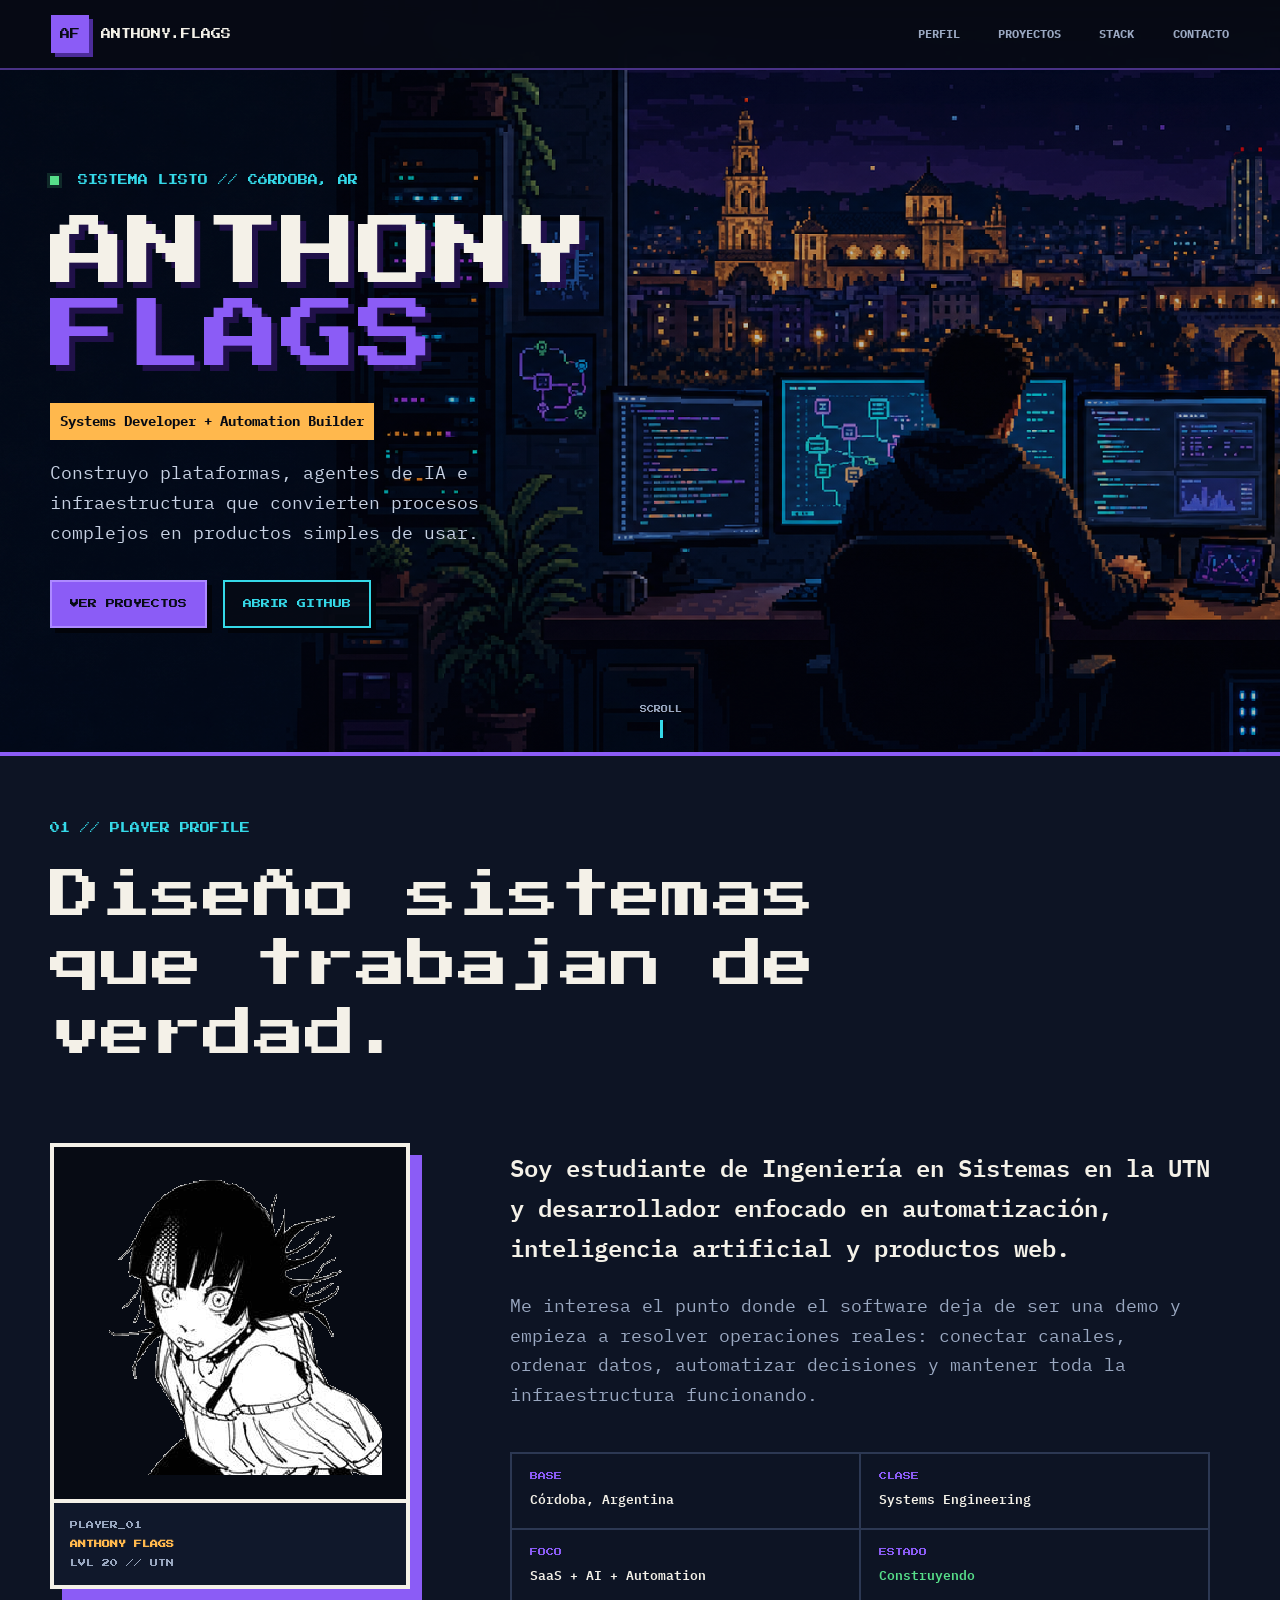
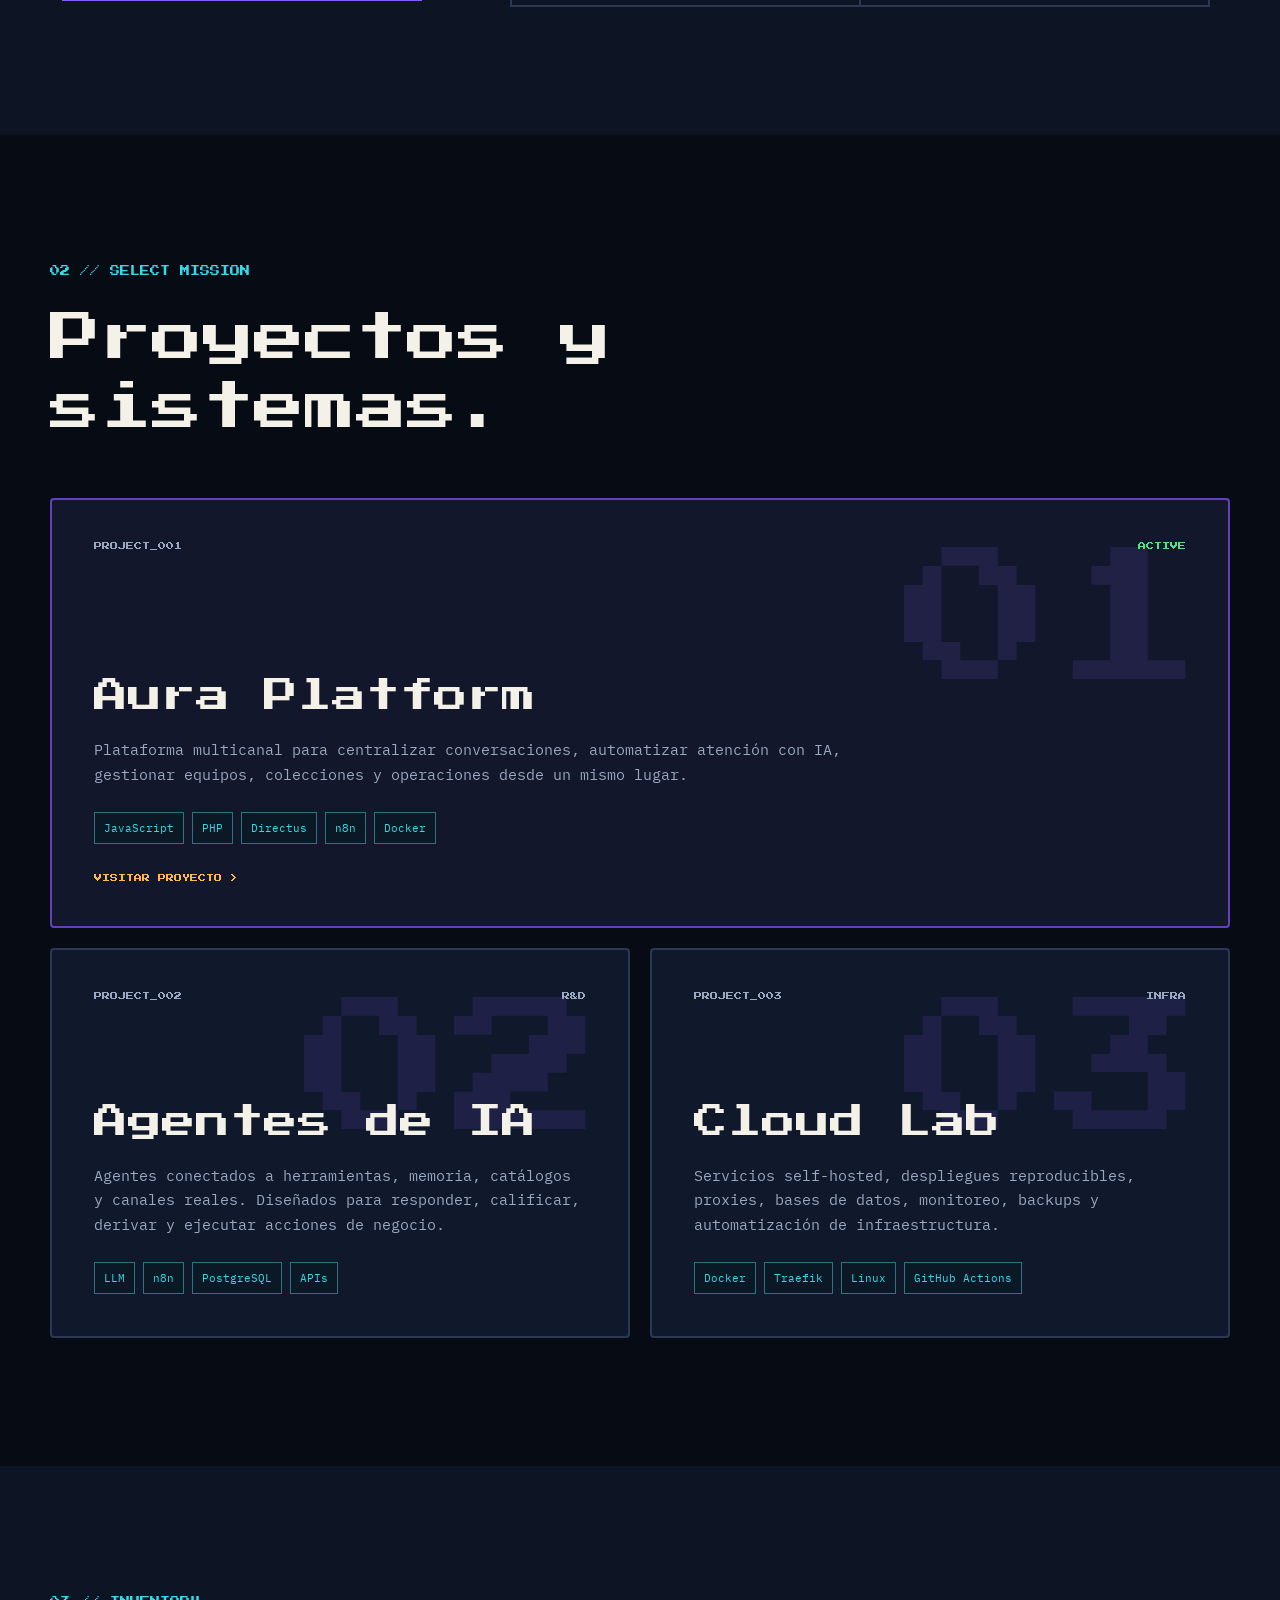
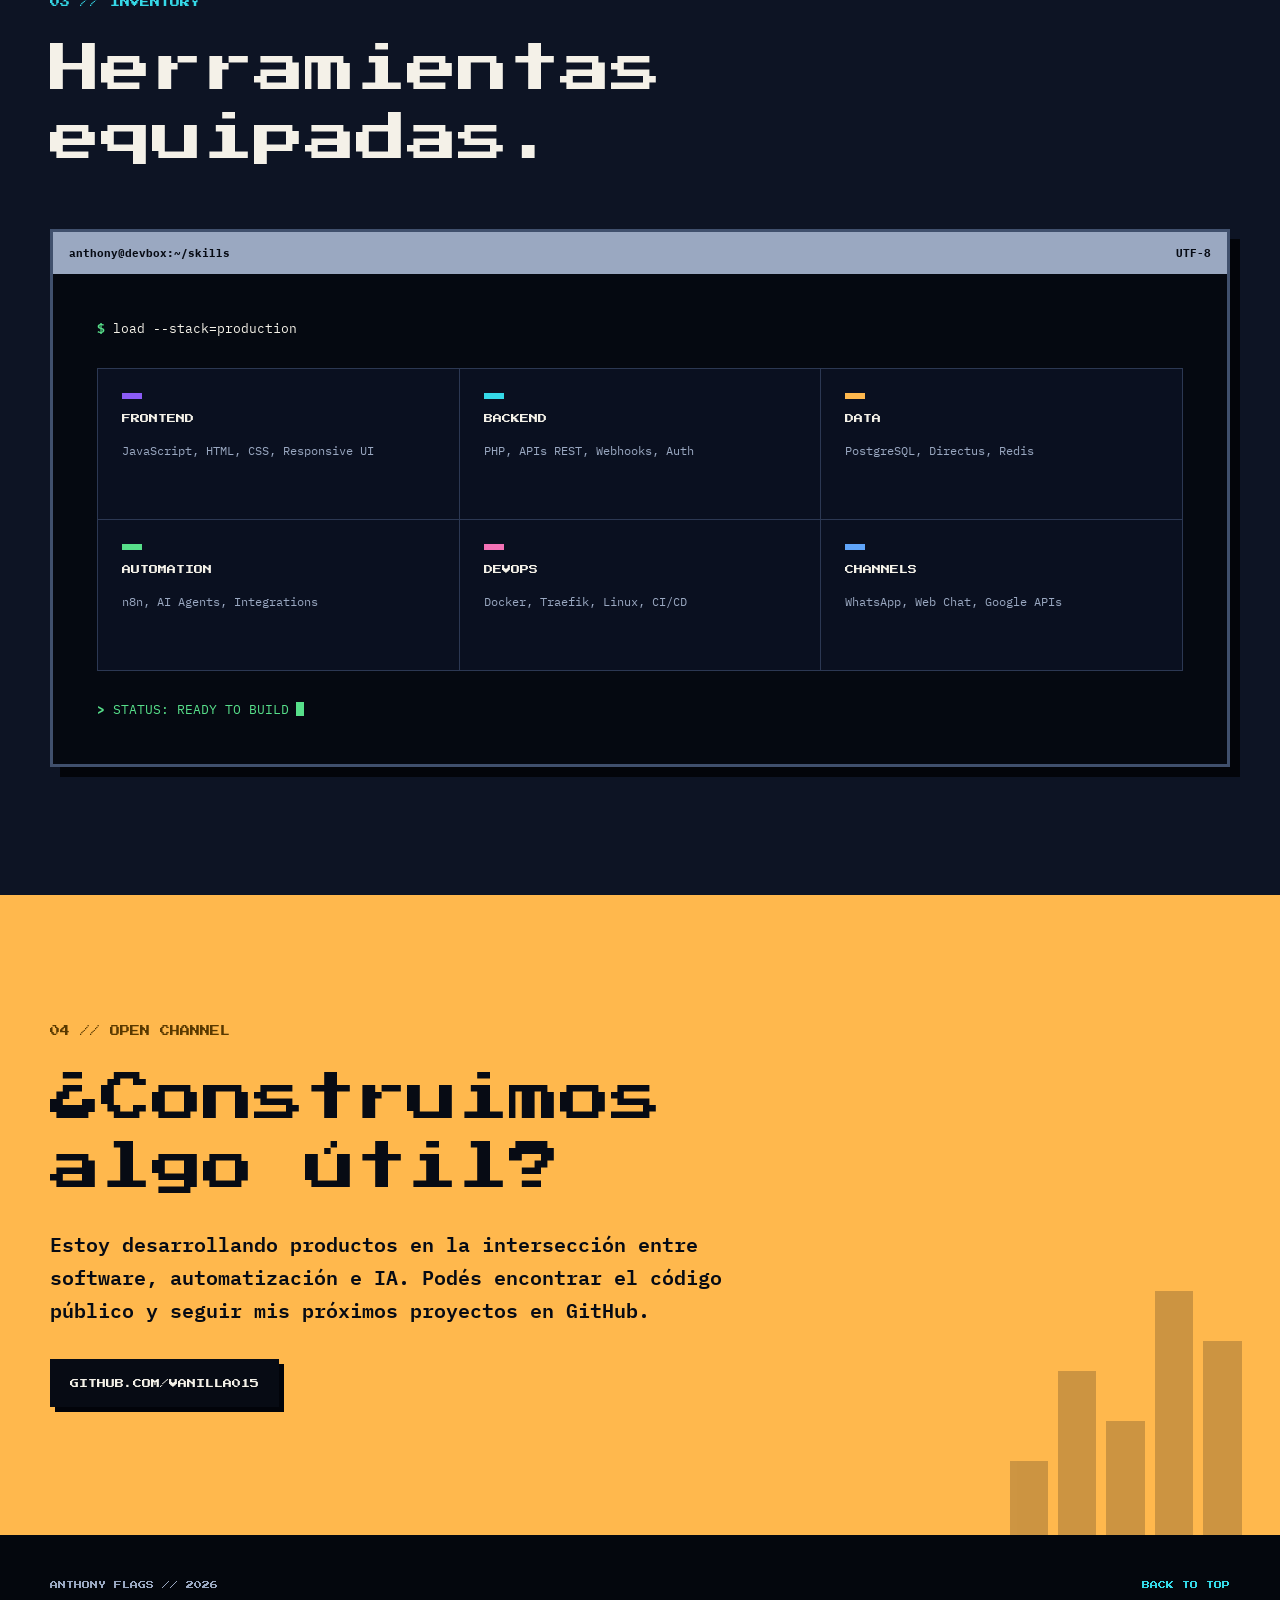
==== index.html @ 16fce842 "feat: launch 8-bit developer portfolio" ====
<!doctype html>
<html lang="es">
<head>
  <meta charset="utf-8">
  <meta name="viewport" content="width=device-width, initial-scale=1">
  <meta name="theme-color" content="#0a1020">
  <meta name="description" content="Portfolio de Anthony Flags, estudiante de Ingeniería en Sistemas y desarrollador de automatizaciones, agentes de IA y plataformas SaaS.">
  <meta property="og:title" content="Anthony Flags | Developer">
  <meta property="og:description" content="Automatización, IA e infraestructura para productos que resuelven problemas reales.">
  <meta property="og:image" content="https://vanilla015.github.io/assets/hero-pixel.png">
  <meta property="og:type" content="website">
  <meta property="og:url" content="https://vanilla015.github.io/">
  <title>Anthony Flags | Systems Developer</title>
  <link rel="icon" href="assets/avatar.png" type="image/png">
  <link rel="preconnect" href="https://fonts.googleapis.com">
  <link rel="preconnect" href="https://fonts.gstatic.com" crossorigin>
  <link href="https://fonts.googleapis.com/css2?family=IBM+Plex+Mono:wght@400;500;600;700&family=Press+Start+2P&display=swap" rel="stylesheet">
  <link rel="stylesheet" href="styles.css">
</head>
<body>
  <a class="skip-link" href="#contenido">Saltar al contenido</a>

  <header class="site-header" id="top">
    <a class="brand" href="#top" aria-label="Ir al inicio">
      <span class="brand-mark" aria-hidden="true">AF</span>
      <span>ANTHONY.FLAGS</span>
    </a>

    <button class="menu-button" id="menu-button" type="button" aria-controls="site-nav" aria-expanded="false">
      <span class="menu-pixels" aria-hidden="true"></span>
      <span class="sr-only">Abrir menú</span>
    </button>

    <nav class="site-nav" id="site-nav" aria-label="Navegación principal">
      <a href="#perfil">Perfil</a>
      <a href="#proyectos">Proyectos</a>
      <a href="#stack">Stack</a>
      <a href="#contacto">Contacto</a>
    </nav>
  </header>

  <main id="contenido">
    <section class="hero" aria-labelledby="hero-title">
      <img class="hero-image" src="assets/hero-pixel.png" alt="Estación de desarrollo pixel art frente a la ciudad de Córdoba" fetchpriority="high">
      <div class="hero-shade" aria-hidden="true"></div>
      <div class="hero-content">
        <p class="system-line"><span class="status-dot"></span> SISTEMA LISTO // CÓRDOBA, AR</p>
        <h1 id="hero-title">Anthony<br><span>Flags</span></h1>
        <p class="hero-role">Systems Developer + Automation Builder</p>
        <p class="hero-copy">Construyo plataformas, agentes de IA e infraestructura que convierten procesos complejos en productos simples de usar.</p>
        <div class="hero-actions">
          <a class="pixel-button primary" href="#proyectos">Ver proyectos</a>
          <a class="pixel-button secondary" href="https://github.com/vanilla015" target="_blank" rel="noopener">Abrir GitHub</a>
        </div>
      </div>
      <a class="scroll-cue" href="#perfil" aria-label="Continuar al perfil">
        <span>SCROLL</span>
        <i aria-hidden="true"></i>
      </a>
    </section>

    <section class="section profile-section" id="perfil">
      <div class="section-heading">
        <p class="section-index">01 // PLAYER PROFILE</p>
        <h2>Diseño sistemas que trabajan de verdad.</h2>
      </div>

      <div class="profile-layout">
        <div class="avatar-frame reveal">
          <div class="avatar-screen">
            <img src="assets/avatar.png" alt="Avatar de GitHub de Anthony Flags" loading="lazy">
          </div>
          <div class="avatar-data">
            <span>PLAYER_01</span>
            <strong>ANTHONY FLAGS</strong>
            <span>LVL 20 // UTN</span>
          </div>
        </div>

        <div class="profile-copy reveal">
          <p class="lead">Soy estudiante de Ingeniería en Sistemas en la UTN y desarrollador enfocado en automatización, inteligencia artificial y productos web.</p>
          <p>Me interesa el punto donde el software deja de ser una demo y empieza a resolver operaciones reales: conectar canales, ordenar datos, automatizar decisiones y mantener toda la infraestructura funcionando.</p>
          <dl class="stats" aria-label="Datos de perfil">
            <div><dt>BASE</dt><dd>Córdoba, Argentina</dd></div>
            <div><dt>CLASE</dt><dd>Systems Engineering</dd></div>
            <div><dt>FOCO</dt><dd>SaaS + AI + Automation</dd></div>
            <div><dt>ESTADO</dt><dd class="online">Construyendo</dd></div>
          </dl>
        </div>
      </div>
    </section>

    <section class="section projects-section" id="proyectos">
      <div class="section-heading reveal">
        <p class="section-index">02 // SELECT MISSION</p>
        <h2>Proyectos y sistemas.</h2>
      </div>

      <div class="project-grid">
        <article class="project-card featured reveal">
          <div class="project-topline"><span>PROJECT_001</span><span class="live-label">ACTIVE</span></div>
          <div class="project-number" aria-hidden="true">01</div>
          <h3>Aura Platform</h3>
          <p>Plataforma multicanal para centralizar conversaciones, automatizar atención con IA, gestionar equipos, colecciones y operaciones desde un mismo lugar.</p>
          <ul class="tag-list" aria-label="Tecnologías de Aura Platform">
            <li>JavaScript</li><li>PHP</li><li>Directus</li><li>n8n</li><li>Docker</li>
          </ul>
          <a class="project-link" href="https://automationsaura.com" target="_blank" rel="noopener">VISITAR PROYECTO <span aria-hidden="true">&gt;</span></a>
        </article>

        <article class="project-card reveal">
          <div class="project-topline"><span>PROJECT_002</span><span>R&amp;D</span></div>
          <div class="project-number" aria-hidden="true">02</div>
          <h3>Agentes de IA</h3>
          <p>Agentes conectados a herramientas, memoria, catálogos y canales reales. Diseñados para responder, calificar, derivar y ejecutar acciones de negocio.</p>
          <ul class="tag-list" aria-label="Tecnologías de agentes IA">
            <li>LLM</li><li>n8n</li><li>PostgreSQL</li><li>APIs</li>
          </ul>
        </article>

        <article class="project-card reveal">
          <div class="project-topline"><span>PROJECT_003</span><span>INFRA</span></div>
          <div class="project-number" aria-hidden="true">03</div>
          <h3>Cloud Lab</h3>
          <p>Servicios self-hosted, despliegues reproducibles, proxies, bases de datos, monitoreo, backups y automatización de infraestructura.</p>
          <ul class="tag-list" aria-label="Tecnologías de infraestructura">
            <li>Docker</li><li>Traefik</li><li>Linux</li><li>GitHub Actions</li>
          </ul>
        </article>
      </div>
    </section>

    <section class="section stack-section" id="stack">
      <div class="section-heading reveal">
        <p class="section-index">03 // INVENTORY</p>
        <h2>Herramientas equipadas.</h2>
      </div>

      <div class="terminal reveal" role="region" aria-label="Stack tecnológico">
        <div class="terminal-bar">
          <span>anthony@devbox:~/skills</span>
          <span>UTF-8</span>
        </div>
        <div class="terminal-body">
          <p><span class="prompt">$</span> load --stack=production</p>
          <div class="skill-grid">
            <div><span class="skill-color violet"></span><strong>FRONTEND</strong><p>JavaScript, HTML, CSS, Responsive UI</p></div>
            <div><span class="skill-color cyan"></span><strong>BACKEND</strong><p>PHP, APIs REST, Webhooks, Auth</p></div>
            <div><span class="skill-color amber"></span><strong>DATA</strong><p>PostgreSQL, Directus, Redis</p></div>
            <div><span class="skill-color green"></span><strong>AUTOMATION</strong><p>n8n, AI Agents, Integrations</p></div>
            <div><span class="skill-color pink"></span><strong>DEVOPS</strong><p>Docker, Traefik, Linux, CI/CD</p></div>
            <div><span class="skill-color blue"></span><strong>CHANNELS</strong><p>WhatsApp, Web Chat, Google APIs</p></div>
          </div>
          <p class="terminal-ready"><span class="prompt">&gt;</span> STATUS: READY TO BUILD<span class="cursor" aria-hidden="true"></span></p>
        </div>
      </div>
    </section>

    <section class="section contact-section" id="contacto">
      <div class="contact-inner reveal">
        <p class="section-index">04 // OPEN CHANNEL</p>
        <h2>¿Construimos algo útil?</h2>
        <p>Estoy desarrollando productos en la intersección entre software, automatización e IA. Podés encontrar el código público y seguir mis próximos proyectos en GitHub.</p>
        <a class="pixel-button primary" href="https://github.com/vanilla015" target="_blank" rel="noopener">github.com/vanilla015</a>
      </div>
      <div class="contact-decoration" aria-hidden="true">
        <span></span><span></span><span></span><span></span><span></span>
      </div>
    </section>
  </main>

  <footer>
    <p>ANTHONY FLAGS // <span id="year">2026</span></p>
    <a href="#top">BACK TO TOP</a>
  </footer>

  <script src="script.js"></script>
</body>
</html>
---- styles.css ----
:root {
  --ink: #070b14;
  --night: #0a1020;
  --panel: #10182b;
  --panel-2: #151f35;
  --line: #2c3853;
  --paper: #f4f1e8;
  --muted: #9aa8c1;
  --violet: #8b5cf6;
  --cyan: #35d9e8;
  --amber: #ffb84d;
  --green: #57df8a;
  --pink: #f472b6;
  --blue: #60a5fa;
  --display: "Press Start 2P", monospace;
  --mono: "IBM Plex Mono", monospace;
}

* { box-sizing: border-box; }
html { scroll-behavior: smooth; background: var(--ink); }
body {
  margin: 0;
  min-width: 320px;
  color: var(--paper);
  background: var(--ink);
  font-family: var(--mono);
  line-height: 1.65;
  overflow-x: hidden;
}

a { color: inherit; }
img { display: block; max-width: 100%; }
button, a { -webkit-tap-highlight-color: transparent; }

.skip-link {
  position: fixed;
  z-index: 200;
  left: 16px;
  top: -80px;
  background: var(--paper);
  color: var(--ink);
  padding: 12px 16px;
  font-weight: 700;
}
.skip-link:focus { top: 16px; }
.sr-only {
  position: absolute;
  width: 1px;
  height: 1px;
  padding: 0;
  margin: -1px;
  overflow: hidden;
  clip: rect(0, 0, 0, 0);
  white-space: nowrap;
  border: 0;
}

.site-header {
  position: fixed;
  z-index: 50;
  inset: 0 0 auto;
  min-height: 70px;
  display: flex;
  align-items: center;
  justify-content: space-between;
  padding: 12px clamp(18px, 4vw, 64px);
  background: rgba(7, 11, 20, .9);
  border-bottom: 2px solid rgba(139, 92, 246, .5);
  backdrop-filter: blur(12px);
}

.brand {
  display: flex;
  align-items: center;
  gap: 12px;
  text-decoration: none;
  font: 400 10px/1 var(--display);
}
.brand-mark {
  width: 38px;
  height: 38px;
  display: grid;
  place-items: center;
  color: var(--ink);
  background: var(--violet);
  box-shadow: 4px 4px 0 #4c2c9b;
}

.site-nav { display: flex; align-items: center; gap: clamp(18px, 3vw, 40px); }
.site-nav a {
  color: var(--muted);
  text-decoration: none;
  text-transform: uppercase;
  font-size: 12px;
  font-weight: 700;
}
.site-nav a:hover, .site-nav a:focus-visible { color: var(--cyan); }
.menu-button { display: none; }

.hero {
  position: relative;
  min-height: min(84vh, 840px);
  display: flex;
  align-items: center;
  isolation: isolate;
  overflow: hidden;
  border-bottom: 4px solid var(--violet);
}
.hero-image {
  position: absolute;
  inset: 0;
  z-index: -3;
  width: 100%;
  height: 100%;
  object-fit: cover;
  object-position: center;
  image-rendering: pixelated;
}
.hero-shade {
  position: absolute;
  inset: 0;
  z-index: -2;
  background: rgba(4, 8, 17, .28);
}
.hero-content {
  width: min(1180px, calc(100% - 36px));
  margin: 48px auto 0;
  padding-right: 54%;
}
.system-line, .section-index {
  margin: 0 0 24px;
  color: var(--cyan);
  font: 400 clamp(8px, 1vw, 10px)/1.7 var(--display);
  letter-spacing: 0;
}
.status-dot {
  display: inline-block;
  width: 9px;
  height: 9px;
  margin-right: 9px;
  background: var(--green);
  box-shadow: 0 0 0 3px rgba(87, 223, 138, .15);
  animation: pulse 1.5s steps(2, end) infinite;
}
.hero h1 {
  margin: 0;
  color: var(--paper);
  font: 400 clamp(44px, 6vw, 92px)/1.08 var(--display);
  text-transform: uppercase;
  text-shadow: 6px 6px 0 rgba(36, 18, 79, .9);
}
.hero h1 span { color: var(--violet); }
.hero-role {
  width: fit-content;
  margin: 24px 0 18px;
  padding: 7px 10px;
  color: var(--ink);
  background: var(--amber);
  font-size: clamp(11px, 1.2vw, 14px);
  font-weight: 700;
}
.hero-copy {
  max-width: 620px;
  color: #c7d1e3;
  font-size: clamp(15px, 1.5vw, 18px);
}
.hero-actions { display: flex; flex-wrap: wrap; gap: 16px; margin-top: 32px; }
.pixel-button {
  position: relative;
  min-height: 48px;
  display: inline-flex;
  align-items: center;
  justify-content: center;
  padding: 13px 18px;
  border: 2px solid currentColor;
  border-radius: 0;
  text-decoration: none;
  text-transform: uppercase;
  font: 400 9px/1.5 var(--display);
  box-shadow: 5px 5px 0 #02040a;
  transition: transform .12s steps(2, end), box-shadow .12s steps(2, end);
}
.pixel-button:hover, .pixel-button:focus-visible { transform: translate(3px, 3px); box-shadow: 2px 2px 0 #02040a; }
.pixel-button.primary { color: var(--ink); background: var(--violet); border-color: #ad8aff; }
.pixel-button.secondary { color: var(--cyan); background: rgba(7, 11, 20, .8); }
.scroll-cue {
  position: absolute;
  left: 50%;
  bottom: 14px;
  display: grid;
  justify-items: center;
  gap: 7px;
  color: var(--muted);
  text-decoration: none;
  font: 400 7px/1 var(--display);
}
.scroll-cue i { width: 3px; height: 18px; background: var(--cyan); animation: scroll 1.5s steps(4, end) infinite; }

.section { padding: clamp(80px, 10vw, 140px) max(18px, calc((100% - 1180px) / 2)); }
.section-heading { max-width: 860px; margin-bottom: 56px; }
.section-heading h2, .contact-inner h2 {
  margin: 0;
  max-width: 900px;
  font: 400 clamp(26px, 4vw, 52px)/1.35 var(--display);
}
.profile-section { padding-top: 64px; background: #0d1424; }
.profile-layout { display: grid; grid-template-columns: minmax(230px, 360px) 1fr; gap: clamp(40px, 8vw, 100px); align-items: center; }
.avatar-frame { border: 4px solid var(--paper); background: var(--panel); box-shadow: 12px 12px 0 var(--violet); }
.avatar-screen { aspect-ratio: 1; display: grid; place-items: center; padding: 24px; background: #070b14; overflow: hidden; }
.avatar-screen img { width: 100%; height: 100%; object-fit: contain; image-rendering: pixelated; }
.avatar-data { display: grid; gap: 7px; padding: 16px; border-top: 4px solid var(--paper); font: 400 8px/1.5 var(--display); }
.avatar-data span { color: var(--muted); }
.avatar-data strong { color: var(--amber); }
.profile-copy { max-width: 700px; }
.profile-copy > p { color: var(--muted); font-size: clamp(15px, 1.5vw, 18px); }
.profile-copy .lead { color: var(--paper); font-size: clamp(18px, 2vw, 24px); font-weight: 600; }
.stats { display: grid; grid-template-columns: repeat(2, 1fr); margin: 42px 0 0; border-top: 2px solid var(--line); border-left: 2px solid var(--line); }
.stats div { min-width: 0; padding: 18px; border-right: 2px solid var(--line); border-bottom: 2px solid var(--line); }
.stats dt { color: var(--violet); font: 400 8px/1 var(--display); }
.stats dd { margin: 9px 0 0; overflow-wrap: anywhere; font-size: 13px; font-weight: 600; }
.stats .online { color: var(--green); }

.projects-section { background: var(--ink); }
.project-grid { display: grid; grid-template-columns: repeat(2, 1fr); gap: 20px; }
.project-card {
  position: relative;
  min-height: 390px;
  display: flex;
  flex-direction: column;
  padding: clamp(24px, 4vw, 42px);
  overflow: hidden;
  border: 2px solid var(--line);
  border-radius: 4px;
  background: var(--panel);
  transition: border-color .15s steps(2, end), transform .15s steps(2, end);
}
.project-card:hover { transform: translateY(-5px); border-color: var(--cyan); }
.project-card.featured { grid-column: span 2; min-height: 430px; border-color: #6540bd; background: #12172b; }
.project-topline { position: relative; z-index: 1; display: flex; justify-content: space-between; color: var(--muted); font: 400 8px/1 var(--display); }
.live-label { color: var(--green); }
.project-number { position: absolute; right: 24px; top: 48px; color: rgba(139, 92, 246, .13); font: 400 clamp(70px, 13vw, 150px)/1 var(--display); }
.project-card h3 { position: relative; z-index: 1; margin: auto 0 18px; font: 400 clamp(20px, 3vw, 34px)/1.35 var(--display); }
.project-card p { position: relative; z-index: 1; max-width: 760px; margin: 0; color: var(--muted); font-size: 15px; }
.tag-list { position: relative; z-index: 1; display: flex; flex-wrap: wrap; gap: 8px; padding: 0; margin: 24px 0 0; list-style: none; }
.tag-list li { padding: 6px 9px; color: var(--cyan); border: 1px solid #2a7381; background: #0b1926; font-size: 11px; }
.project-link { position: relative; z-index: 1; align-self: flex-start; margin-top: 28px; color: var(--amber); text-decoration: none; font: 400 8px/1.5 var(--display); }
.project-link:hover { color: var(--paper); }

.stack-section { background: #0d1424; }
.terminal { border: 3px solid #40506d; background: #050911; box-shadow: 10px 10px 0 #03050a; }
.terminal-bar { display: flex; justify-content: space-between; padding: 12px 16px; color: var(--ink); background: var(--muted); font-size: 11px; font-weight: 700; }
.terminal-body { padding: clamp(22px, 4vw, 44px); }
.terminal-body > p { margin: 0; font-size: 13px; }
.prompt { color: var(--green); font-weight: 700; }
.skill-grid { display: grid; grid-template-columns: repeat(3, 1fr); gap: 1px; margin: 28px 0; background: var(--line); border: 1px solid var(--line); }
.skill-grid > div { position: relative; min-height: 150px; padding: 24px; background: #0a1020; }
.skill-grid strong { display: block; margin: 4px 0 16px; font: 400 9px/1.4 var(--display); }
.skill-grid p { margin: 0; color: var(--muted); font-size: 12px; }
.skill-color { display: block; width: 20px; height: 6px; margin-bottom: 14px; }
.violet { background: var(--violet); }.cyan { background: var(--cyan); }.amber { background: var(--amber); }
.green { background: var(--green); }.pink { background: var(--pink); }.blue { background: var(--blue); }
.terminal-ready { color: var(--green); }
.cursor { display: inline-block; width: 8px; height: 14px; margin-left: 7px; vertical-align: -2px; background: var(--green); animation: blink .8s steps(1, end) infinite; }

.contact-section { position: relative; min-height: 560px; display: grid; align-items: center; overflow: hidden; background: var(--amber); color: var(--ink); }
.contact-inner { position: relative; z-index: 1; max-width: 820px; }
.contact-inner .section-index { color: #593900; }
.contact-inner p:not(.section-index) { max-width: 700px; margin: 26px 0 32px; font-size: clamp(16px, 2vw, 20px); font-weight: 600; }
.contact-inner .pixel-button.primary { color: var(--paper); background: var(--ink); border-color: var(--ink); }
.contact-decoration { position: absolute; right: 3vw; bottom: -6px; display: flex; align-items: end; gap: 10px; opacity: .2; }
.contact-decoration span { width: clamp(16px, 3vw, 40px); background: var(--ink); }
.contact-decoration span:nth-child(1) { height: 80px; }.contact-decoration span:nth-child(2) { height: 170px; }
.contact-decoration span:nth-child(3) { height: 120px; }.contact-decoration span:nth-child(4) { height: 250px; }.contact-decoration span:nth-child(5) { height: 200px; }

footer { min-height: 100px; display: flex; align-items: center; justify-content: space-between; gap: 20px; padding: 24px max(18px, calc((100% - 1180px) / 2)); color: var(--muted); background: #04070d; font: 400 8px/1.6 var(--display); }
footer a { color: var(--cyan); text-decoration: none; }

.reveal { opacity: 0; transform: translateY(22px); transition: opacity .5s steps(8, end), transform .5s steps(8, end); }
.reveal.visible { opacity: 1; transform: translateY(0); }

@keyframes pulse { 50% { opacity: .35; } }
@keyframes blink { 50% { opacity: 0; } }
@keyframes scroll { 50% { transform: translateY(7px); } }

@media (max-width: 900px) {
  .menu-button {
    width: 42px;
    height: 42px;
    display: grid;
    place-items: center;
    border: 2px solid var(--line);
    border-radius: 0;
    color: var(--paper);
    background: var(--panel);
  }
  .menu-pixels, .menu-pixels::before, .menu-pixels::after { width: 20px; height: 3px; display: block; background: currentColor; }
  .menu-pixels { position: relative; }
  .menu-pixels::before, .menu-pixels::after { content: ""; position: absolute; left: 0; }
  .menu-pixels::before { top: -7px; }.menu-pixels::after { top: 7px; }
  .site-nav {
    position: absolute;
    top: 70px;
    left: 0;
    right: 0;
    display: none;
    padding: 18px;
    border-bottom: 2px solid var(--violet);
    background: #070b14;
  }
  .site-nav.open { display: grid; }
  .site-nav a { padding: 11px 8px; }
  .hero {
    min-height: calc(100dvh - 72px);
    align-items: center;
    padding: 94px 0 62px;
  }
  .hero-image { object-position: 62% center; opacity: .58; }
  .hero-shade { background: rgba(4, 8, 17, .38); }
  .hero-content { padding-right: 0; margin-top: 0; }
  .profile-layout { grid-template-columns: 1fr; }
  .avatar-frame { width: min(100%, 360px); }
  .skill-grid { grid-template-columns: repeat(2, 1fr); }
}

@media (max-width: 620px) {
  .site-header { min-height: 64px; }
  .brand { font-size: 8px; }
  .brand-mark { width: 34px; height: 34px; }
  .site-nav { top: 64px; }
  .hero h1 { font-size: clamp(38px, 12vw, 56px); }
  .hero-role { max-width: 100%; }
  .hero-actions { display: grid; grid-template-columns: 1fr; }
  .pixel-button { width: 100%; }
  .section { padding-top: 78px; padding-bottom: 78px; }
  .profile-section { padding-top: 32px; }
  .section-heading { margin-bottom: 40px; }
  .section-heading h2, .contact-inner h2 { font-size: clamp(23px, 7.5vw, 34px); }
  .stats { grid-template-columns: 1fr; }
  .project-grid { grid-template-columns: 1fr; }
  .project-card.featured { grid-column: auto; }
  .project-card { min-height: 420px; }
  .skill-grid { grid-template-columns: 1fr; }
  .terminal-bar span:last-child { display: none; }
  footer { align-items: flex-start; flex-direction: column; }
}

@media (max-width: 620px) and (max-height: 720px) {
  .scroll-cue { display: none; }
}

@media (prefers-reduced-motion: reduce) {
  html { scroll-behavior: auto; }
  *, *::before, *::after { animation: none !important; transition: none !important; }
  .reveal { opacity: 1; transform: none; }
}
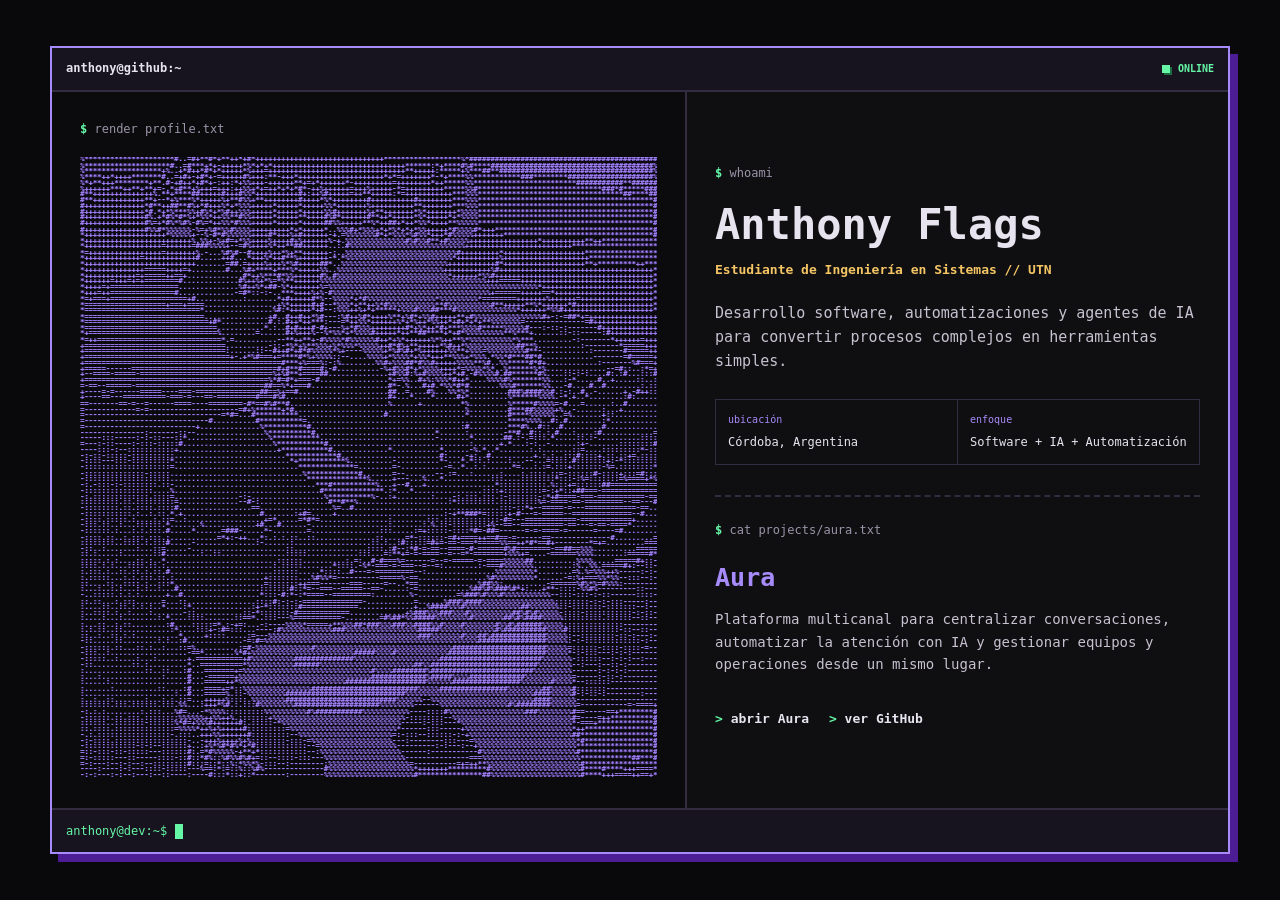
==== commit 5643b375: "refactor: simplify portfolio into 8-bit terminal" ====
--- a/index.html
+++ b/index.html
@@ -3,176 +3,62 @@
 <head>
   <meta charset="utf-8">
   <meta name="viewport" content="width=device-width, initial-scale=1">
-  <meta name="theme-color" content="#0a1020">
-  <meta name="description" content="Portfolio de Anthony Flags, estudiante de Ingeniería en Sistemas y desarrollador de automatizaciones, agentes de IA y plataformas SaaS.">
+  <meta name="theme-color" content="#09090b">
+  <meta name="description" content="Anthony Flags, estudiante de Ingeniería en Sistemas y creador de Aura Platform.">
   <meta property="og:title" content="Anthony Flags | Developer">
-  <meta property="og:description" content="Automatización, IA e infraestructura para productos que resuelven problemas reales.">
-  <meta property="og:image" content="https://vanilla015.github.io/assets/hero-pixel.png">
+  <meta property="og:description" content="Software, automatización e inteligencia artificial. Creador de Aura Platform.">
+  <meta property="og:image" content="https://vanilla015.github.io/assets/avatar.png">
   <meta property="og:type" content="website">
   <meta property="og:url" content="https://vanilla015.github.io/">
-  <title>Anthony Flags | Systems Developer</title>
+  <title>Anthony Flags | Terminal</title>
   <link rel="icon" href="assets/avatar.png" type="image/png">
-  <link rel="preconnect" href="https://fonts.googleapis.com">
-  <link rel="preconnect" href="https://fonts.gstatic.com" crossorigin>
-  <link href="https://fonts.googleapis.com/css2?family=IBM+Plex+Mono:wght@400;500;600;700&family=Press+Start+2P&display=swap" rel="stylesheet">
   <link rel="stylesheet" href="styles.css">
 </head>
 <body>
-  <a class="skip-link" href="#contenido">Saltar al contenido</a>
+  <a class="skip-link" href="#perfil">Saltar al perfil</a>
 
-  <header class="site-header" id="top">
-    <a class="brand" href="#top" aria-label="Ir al inicio">
-      <span class="brand-mark" aria-hidden="true">AF</span>
-      <span>ANTHONY.FLAGS</span>
-    </a>
+  <main class="terminal" aria-label="Perfil de Anthony Flags">
+    <header class="terminal-bar">
+      <span class="terminal-title">anthony@github:~</span>
+      <span class="terminal-state"><i aria-hidden="true"></i> ONLINE</span>
+    </header>
 
-    <button class="menu-button" id="menu-button" type="button" aria-controls="site-nav" aria-expanded="false">
-      <span class="menu-pixels" aria-hidden="true"></span>
-      <span class="sr-only">Abrir menú</span>
-    </button>
+    <div class="terminal-grid">
+      <section class="portrait" aria-labelledby="portrait-command">
+        <p class="command" id="portrait-command"><span>$</span> render profile.txt</p>
+        <div class="ascii-viewport" id="ascii-viewport">
+          <pre class="ascii-art" id="ascii-art" aria-label="Retrato ASCII de Anthony Flags">Cargando retrato ASCII...</pre>
+        </div>
+      </section>
 
-    <nav class="site-nav" id="site-nav" aria-label="Navegación principal">
-      <a href="#perfil">Perfil</a>
-      <a href="#proyectos">Proyectos</a>
-      <a href="#stack">Stack</a>
-      <a href="#contacto">Contacto</a>
-    </nav>
-  </header>
+      <section class="profile" id="perfil">
+        <p class="command"><span>$</span> whoami</p>
+        <h1>Anthony Flags</h1>
+        <p class="role">Estudiante de Ingeniería en Sistemas // UTN</p>
+        <p class="intro">Desarrollo software, automatizaciones y agentes de IA para convertir procesos complejos en herramientas simples.</p>
 
-  <main id="contenido">
-    <section class="hero" aria-labelledby="hero-title">
-      <img class="hero-image" src="assets/hero-pixel.png" alt="Estación de desarrollo pixel art frente a la ciudad de Córdoba" fetchpriority="high">
-      <div class="hero-shade" aria-hidden="true"></div>
-      <div class="hero-content">
-        <p class="system-line"><span class="status-dot"></span> SISTEMA LISTO // CÓRDOBA, AR</p>
-        <h1 id="hero-title">Anthony<br><span>Flags</span></h1>
-        <p class="hero-role">Systems Developer + Automation Builder</p>
-        <p class="hero-copy">Construyo plataformas, agentes de IA e infraestructura que convierten procesos complejos en productos simples de usar.</p>
-        <div class="hero-actions">
-          <a class="pixel-button primary" href="#proyectos">Ver proyectos</a>
-          <a class="pixel-button secondary" href="https://github.com/vanilla015" target="_blank" rel="noopener">Abrir GitHub</a>
-        </div>
-      </div>
-      <a class="scroll-cue" href="#perfil" aria-label="Continuar al perfil">
-        <span>SCROLL</span>
-        <i aria-hidden="true"></i>
-      </a>
-    </section>
+        <dl class="profile-data">
+          <div><dt>ubicación</dt><dd>Córdoba, Argentina</dd></div>
+          <div><dt>enfoque</dt><dd>Software + IA + Automatización</dd></div>
+        </dl>
 
-    <section class="section profile-section" id="perfil">
-      <div class="section-heading">
-        <p class="section-index">01 // PLAYER PROFILE</p>
-        <h2>Diseño sistemas que trabajan de verdad.</h2>
-      </div>
-
-      <div class="profile-layout">
-        <div class="avatar-frame reveal">
-          <div class="avatar-screen">
-            <img src="assets/avatar.png" alt="Avatar de GitHub de Anthony Flags" loading="lazy">
-          </div>
-          <div class="avatar-data">
-            <span>PLAYER_01</span>
-            <strong>ANTHONY FLAGS</strong>
-            <span>LVL 20 // UTN</span>
-          </div>
+        <div class="project">
+          <p class="command"><span>$</span> cat projects/aura.txt</p>
+          <h2>Aura</h2>
+          <p>Plataforma multicanal para centralizar conversaciones, automatizar la atención con IA y gestionar equipos y operaciones desde un mismo lugar.</p>
         </div>
 
-        <div class="profile-copy reveal">
-          <p class="lead">Soy estudiante de Ingeniería en Sistemas en la UTN y desarrollador enfocado en automatización, inteligencia artificial y productos web.</p>
-          <p>Me interesa el punto donde el software deja de ser una demo y empieza a resolver operaciones reales: conectar canales, ordenar datos, automatizar decisiones y mantener toda la infraestructura funcionando.</p>
-          <dl class="stats" aria-label="Datos de perfil">
-            <div><dt>BASE</dt><dd>Córdoba, Argentina</dd></div>
-            <div><dt>CLASE</dt><dd>Systems Engineering</dd></div>
-            <div><dt>FOCO</dt><dd>SaaS + AI + Automation</dd></div>
-            <div><dt>ESTADO</dt><dd class="online">Construyendo</dd></div>
-          </dl>
-        </div>
-      </div>
-    </section>
+        <nav class="terminal-links" aria-label="Enlaces externos">
+          <a href="https://automationsaura.com" target="_blank" rel="noopener"><span>&gt;</span> abrir Aura</a>
+          <a href="https://github.com/vanilla015" target="_blank" rel="noopener"><span>&gt;</span> ver GitHub</a>
+        </nav>
+      </section>
+    </div>
 
-    <section class="section projects-section" id="proyectos">
-      <div class="section-heading reveal">
-        <p class="section-index">02 // SELECT MISSION</p>
-        <h2>Proyectos y sistemas.</h2>
-      </div>
-
-      <div class="project-grid">
-        <article class="project-card featured reveal">
-          <div class="project-topline"><span>PROJECT_001</span><span class="live-label">ACTIVE</span></div>
-          <div class="project-number" aria-hidden="true">01</div>
-          <h3>Aura Platform</h3>
-          <p>Plataforma multicanal para centralizar conversaciones, automatizar atención con IA, gestionar equipos, colecciones y operaciones desde un mismo lugar.</p>
-          <ul class="tag-list" aria-label="Tecnologías de Aura Platform">
-            <li>JavaScript</li><li>PHP</li><li>Directus</li><li>n8n</li><li>Docker</li>
-          </ul>
-          <a class="project-link" href="https://automationsaura.com" target="_blank" rel="noopener">VISITAR PROYECTO <span aria-hidden="true">&gt;</span></a>
-        </article>
-
-        <article class="project-card reveal">
-          <div class="project-topline"><span>PROJECT_002</span><span>R&amp;D</span></div>
-          <div class="project-number" aria-hidden="true">02</div>
-          <h3>Agentes de IA</h3>
-          <p>Agentes conectados a herramientas, memoria, catálogos y canales reales. Diseñados para responder, calificar, derivar y ejecutar acciones de negocio.</p>
-          <ul class="tag-list" aria-label="Tecnologías de agentes IA">
-            <li>LLM</li><li>n8n</li><li>PostgreSQL</li><li>APIs</li>
-          </ul>
-        </article>
-
-        <article class="project-card reveal">
-          <div class="project-topline"><span>PROJECT_003</span><span>INFRA</span></div>
-          <div class="project-number" aria-hidden="true">03</div>
-          <h3>Cloud Lab</h3>
-          <p>Servicios self-hosted, despliegues reproducibles, proxies, bases de datos, monitoreo, backups y automatización de infraestructura.</p>
-          <ul class="tag-list" aria-label="Tecnologías de infraestructura">
-            <li>Docker</li><li>Traefik</li><li>Linux</li><li>GitHub Actions</li>
-          </ul>
-        </article>
-      </div>
-    </section>
-
-    <section class="section stack-section" id="stack">
-      <div class="section-heading reveal">
-        <p class="section-index">03 // INVENTORY</p>
-        <h2>Herramientas equipadas.</h2>
-      </div>
-
-      <div class="terminal reveal" role="region" aria-label="Stack tecnológico">
-        <div class="terminal-bar">
-          <span>anthony@devbox:~/skills</span>
-          <span>UTF-8</span>
-        </div>
-        <div class="terminal-body">
-          <p><span class="prompt">$</span> load --stack=production</p>
-          <div class="skill-grid">
-            <div><span class="skill-color violet"></span><strong>FRONTEND</strong><p>JavaScript, HTML, CSS, Responsive UI</p></div>
-            <div><span class="skill-color cyan"></span><strong>BACKEND</strong><p>PHP, APIs REST, Webhooks, Auth</p></div>
-            <div><span class="skill-color amber"></span><strong>DATA</strong><p>PostgreSQL, Directus, Redis</p></div>
-            <div><span class="skill-color green"></span><strong>AUTOMATION</strong><p>n8n, AI Agents, Integrations</p></div>
-            <div><span class="skill-color pink"></span><strong>DEVOPS</strong><p>Docker, Traefik, Linux, CI/CD</p></div>
-            <div><span class="skill-color blue"></span><strong>CHANNELS</strong><p>WhatsApp, Web Chat, Google APIs</p></div>
-          </div>
-          <p class="terminal-ready"><span class="prompt">&gt;</span> STATUS: READY TO BUILD<span class="cursor" aria-hidden="true"></span></p>
-        </div>
-      </div>
-    </section>
-
-    <section class="section contact-section" id="contacto">
-      <div class="contact-inner reveal">
-        <p class="section-index">04 // OPEN CHANNEL</p>
-        <h2>¿Construimos algo útil?</h2>
-        <p>Estoy desarrollando productos en la intersección entre software, automatización e IA. Podés encontrar el código público y seguir mis próximos proyectos en GitHub.</p>
-        <a class="pixel-button primary" href="https://github.com/vanilla015" target="_blank" rel="noopener">github.com/vanilla015</a>
-      </div>
-      <div class="contact-decoration" aria-hidden="true">
-        <span></span><span></span><span></span><span></span><span></span>
-      </div>
-    </section>
+    <footer class="terminal-footer">
+      <span>anthony@dev:~$</span><i class="cursor" aria-hidden="true"></i>
+    </footer>
   </main>
-
-  <footer>
-    <p>ANTHONY FLAGS // <span id="year">2026</span></p>
-    <a href="#top">BACK TO TOP</a>
-  </footer>
 
   <script src="script.js"></script>
 </body>
--- a/styles.css
+++ b/styles.css
@@ -1,355 +1,341 @@
 :root {
-  --ink: #070b14;
-  --night: #0a1020;
-  --panel: #10182b;
-  --panel-2: #151f35;
-  --line: #2c3853;
-  --paper: #f4f1e8;
-  --muted: #9aa8c1;
-  --violet: #8b5cf6;
-  --cyan: #35d9e8;
-  --amber: #ffb84d;
-  --green: #57df8a;
-  --pink: #f472b6;
-  --blue: #60a5fa;
-  --display: "Press Start 2P", monospace;
-  --mono: "IBM Plex Mono", monospace;
-}
-
-* { box-sizing: border-box; }
-html { scroll-behavior: smooth; background: var(--ink); }
+  color-scheme: dark;
+  --background: #09090b;
+  --terminal: #0f0f12;
+  --terminal-raised: #17131f;
+  --line: #332b40;
+  --text: #e8e4ef;
+  --muted: #9b94a8;
+  --purple: #a78bfa;
+  --purple-dark: #4c1d95;
+  --green: #65f6a6;
+  --amber: #f6c665;
+  --mono: "Cascadia Code", "IBM Plex Mono", "Fira Code", Consolas, monospace;
+}
+
+* {
+  box-sizing: border-box;
+}
+
+html {
+  min-width: 320px;
+  background: var(--background);
+}
+
 body {
-  margin: 0;
-  min-width: 320px;
-  color: var(--paper);
-  background: var(--ink);
+  min-height: 100vh;
+  margin: 0;
+  display: grid;
+  place-items: center;
+  padding: 28px;
+  overflow-x: hidden;
+  color: var(--text);
+  background: var(--background);
   font-family: var(--mono);
-  line-height: 1.65;
-  overflow-x: hidden;
-}
-
-a { color: inherit; }
-img { display: block; max-width: 100%; }
-button, a { -webkit-tap-highlight-color: transparent; }
+  line-height: 1.6;
+}
+
+a {
+  color: inherit;
+}
 
 .skip-link {
   position: fixed;
-  z-index: 200;
+  z-index: 10;
+  top: -80px;
   left: 16px;
-  top: -80px;
-  background: var(--paper);
-  color: var(--ink);
-  padding: 12px 16px;
-  font-weight: 700;
-}
-.skip-link:focus { top: 16px; }
-.sr-only {
-  position: absolute;
-  width: 1px;
-  height: 1px;
-  padding: 0;
-  margin: -1px;
-  overflow: hidden;
-  clip: rect(0, 0, 0, 0);
-  white-space: nowrap;
-  border: 0;
-}
-
-.site-header {
-  position: fixed;
-  z-index: 50;
-  inset: 0 0 auto;
-  min-height: 70px;
+  padding: 9px 12px;
+  color: var(--background);
+  background: var(--green);
+  font-weight: 700;
+}
+
+.skip-link:focus {
+  top: 16px;
+}
+
+.terminal {
+  width: min(1180px, 100%);
+  border: 2px solid var(--purple);
+  background: var(--terminal);
+  box-shadow: 8px 8px 0 var(--purple-dark);
+}
+
+.terminal-bar,
+.terminal-footer {
+  min-height: 44px;
   display: flex;
   align-items: center;
+  padding: 9px 14px;
+  background: var(--terminal-raised);
+}
+
+.terminal-bar {
   justify-content: space-between;
-  padding: 12px clamp(18px, 4vw, 64px);
-  background: rgba(7, 11, 20, .9);
-  border-bottom: 2px solid rgba(139, 92, 246, .5);
-  backdrop-filter: blur(12px);
-}
-
-.brand {
-  display: flex;
-  align-items: center;
-  gap: 12px;
-  text-decoration: none;
-  font: 400 10px/1 var(--display);
-}
-.brand-mark {
-  width: 38px;
-  height: 38px;
-  display: grid;
-  place-items: center;
-  color: var(--ink);
-  background: var(--violet);
-  box-shadow: 4px 4px 0 #4c2c9b;
-}
-
-.site-nav { display: flex; align-items: center; gap: clamp(18px, 3vw, 40px); }
-.site-nav a {
-  color: var(--muted);
-  text-decoration: none;
-  text-transform: uppercase;
+  gap: 18px;
+  border-bottom: 2px solid var(--line);
   font-size: 12px;
   font-weight: 700;
 }
-.site-nav a:hover, .site-nav a:focus-visible { color: var(--cyan); }
-.menu-button { display: none; }
-
-.hero {
-  position: relative;
-  min-height: min(84vh, 840px);
-  display: flex;
-  align-items: center;
-  isolation: isolate;
+
+.terminal-title {
+  min-width: 0;
   overflow: hidden;
-  border-bottom: 4px solid var(--violet);
-}
-.hero-image {
-  position: absolute;
-  inset: 0;
-  z-index: -3;
-  width: 100%;
-  height: 100%;
-  object-fit: cover;
-  object-position: center;
-  image-rendering: pixelated;
-}
-.hero-shade {
-  position: absolute;
-  inset: 0;
-  z-index: -2;
-  background: rgba(4, 8, 17, .28);
-}
-.hero-content {
-  width: min(1180px, calc(100% - 36px));
-  margin: 48px auto 0;
-  padding-right: 54%;
-}
-.system-line, .section-index {
-  margin: 0 0 24px;
-  color: var(--cyan);
-  font: 400 clamp(8px, 1vw, 10px)/1.7 var(--display);
-  letter-spacing: 0;
-}
-.status-dot {
-  display: inline-block;
-  width: 9px;
-  height: 9px;
-  margin-right: 9px;
-  background: var(--green);
-  box-shadow: 0 0 0 3px rgba(87, 223, 138, .15);
-  animation: pulse 1.5s steps(2, end) infinite;
-}
-.hero h1 {
-  margin: 0;
-  color: var(--paper);
-  font: 400 clamp(44px, 6vw, 92px)/1.08 var(--display);
-  text-transform: uppercase;
-  text-shadow: 6px 6px 0 rgba(36, 18, 79, .9);
-}
-.hero h1 span { color: var(--violet); }
-.hero-role {
-  width: fit-content;
-  margin: 24px 0 18px;
-  padding: 7px 10px;
-  color: var(--ink);
-  background: var(--amber);
-  font-size: clamp(11px, 1.2vw, 14px);
-  font-weight: 700;
-}
-.hero-copy {
-  max-width: 620px;
-  color: #c7d1e3;
-  font-size: clamp(15px, 1.5vw, 18px);
-}
-.hero-actions { display: flex; flex-wrap: wrap; gap: 16px; margin-top: 32px; }
-.pixel-button {
-  position: relative;
-  min-height: 48px;
+  text-overflow: ellipsis;
+  white-space: nowrap;
+}
+
+.terminal-state {
+  flex: 0 0 auto;
   display: inline-flex;
   align-items: center;
-  justify-content: center;
-  padding: 13px 18px;
-  border: 2px solid currentColor;
-  border-radius: 0;
-  text-decoration: none;
-  text-transform: uppercase;
-  font: 400 9px/1.5 var(--display);
-  box-shadow: 5px 5px 0 #02040a;
-  transition: transform .12s steps(2, end), box-shadow .12s steps(2, end);
-}
-.pixel-button:hover, .pixel-button:focus-visible { transform: translate(3px, 3px); box-shadow: 2px 2px 0 #02040a; }
-.pixel-button.primary { color: var(--ink); background: var(--violet); border-color: #ad8aff; }
-.pixel-button.secondary { color: var(--cyan); background: rgba(7, 11, 20, .8); }
-.scroll-cue {
-  position: absolute;
-  left: 50%;
-  bottom: 14px;
+  gap: 8px;
+  color: var(--green);
+  font-size: 10px;
+}
+
+.terminal-state i {
+  width: 8px;
+  height: 8px;
+  background: currentColor;
+  box-shadow: 2px 2px 0 #1c6b43;
+}
+
+.terminal-grid {
   display: grid;
-  justify-items: center;
-  gap: 7px;
-  color: var(--muted);
-  text-decoration: none;
-  font: 400 7px/1 var(--display);
-}
-.scroll-cue i { width: 3px; height: 18px; background: var(--cyan); animation: scroll 1.5s steps(4, end) infinite; }
-
-.section { padding: clamp(80px, 10vw, 140px) max(18px, calc((100% - 1180px) / 2)); }
-.section-heading { max-width: 860px; margin-bottom: 56px; }
-.section-heading h2, .contact-inner h2 {
-  margin: 0;
-  max-width: 900px;
-  font: 400 clamp(26px, 4vw, 52px)/1.35 var(--display);
-}
-.profile-section { padding-top: 64px; background: #0d1424; }
-.profile-layout { display: grid; grid-template-columns: minmax(230px, 360px) 1fr; gap: clamp(40px, 8vw, 100px); align-items: center; }
-.avatar-frame { border: 4px solid var(--paper); background: var(--panel); box-shadow: 12px 12px 0 var(--violet); }
-.avatar-screen { aspect-ratio: 1; display: grid; place-items: center; padding: 24px; background: #070b14; overflow: hidden; }
-.avatar-screen img { width: 100%; height: 100%; object-fit: contain; image-rendering: pixelated; }
-.avatar-data { display: grid; gap: 7px; padding: 16px; border-top: 4px solid var(--paper); font: 400 8px/1.5 var(--display); }
-.avatar-data span { color: var(--muted); }
-.avatar-data strong { color: var(--amber); }
-.profile-copy { max-width: 700px; }
-.profile-copy > p { color: var(--muted); font-size: clamp(15px, 1.5vw, 18px); }
-.profile-copy .lead { color: var(--paper); font-size: clamp(18px, 2vw, 24px); font-weight: 600; }
-.stats { display: grid; grid-template-columns: repeat(2, 1fr); margin: 42px 0 0; border-top: 2px solid var(--line); border-left: 2px solid var(--line); }
-.stats div { min-width: 0; padding: 18px; border-right: 2px solid var(--line); border-bottom: 2px solid var(--line); }
-.stats dt { color: var(--violet); font: 400 8px/1 var(--display); }
-.stats dd { margin: 9px 0 0; overflow-wrap: anywhere; font-size: 13px; font-weight: 600; }
-.stats .online { color: var(--green); }
-
-.projects-section { background: var(--ink); }
-.project-grid { display: grid; grid-template-columns: repeat(2, 1fr); gap: 20px; }
-.project-card {
-  position: relative;
-  min-height: 390px;
+  grid-template-columns: minmax(0, 1.08fr) minmax(340px, .92fr);
+  align-items: center;
+}
+
+.portrait,
+.profile {
+  min-width: 0;
+  padding: 28px;
+}
+
+.portrait {
+  align-self: stretch;
   display: flex;
   flex-direction: column;
-  padding: clamp(24px, 4vw, 42px);
+  border-right: 2px solid var(--line);
+  background: #0b0b0e;
+}
+
+.command {
+  margin: 0 0 18px;
+  color: var(--muted);
+  font-size: 12px;
+}
+
+.command span {
+  color: var(--green);
+  font-weight: 700;
+}
+
+.ascii-viewport {
+  min-width: 0;
   overflow: hidden;
-  border: 2px solid var(--line);
-  border-radius: 4px;
-  background: var(--panel);
-  transition: border-color .15s steps(2, end), transform .15s steps(2, end);
-}
-.project-card:hover { transform: translateY(-5px); border-color: var(--cyan); }
-.project-card.featured { grid-column: span 2; min-height: 430px; border-color: #6540bd; background: #12172b; }
-.project-topline { position: relative; z-index: 1; display: flex; justify-content: space-between; color: var(--muted); font: 400 8px/1 var(--display); }
-.live-label { color: var(--green); }
-.project-number { position: absolute; right: 24px; top: 48px; color: rgba(139, 92, 246, .13); font: 400 clamp(70px, 13vw, 150px)/1 var(--display); }
-.project-card h3 { position: relative; z-index: 1; margin: auto 0 18px; font: 400 clamp(20px, 3vw, 34px)/1.35 var(--display); }
-.project-card p { position: relative; z-index: 1; max-width: 760px; margin: 0; color: var(--muted); font-size: 15px; }
-.tag-list { position: relative; z-index: 1; display: flex; flex-wrap: wrap; gap: 8px; padding: 0; margin: 24px 0 0; list-style: none; }
-.tag-list li { padding: 6px 9px; color: var(--cyan); border: 1px solid #2a7381; background: #0b1926; font-size: 11px; }
-.project-link { position: relative; z-index: 1; align-self: flex-start; margin-top: 28px; color: var(--amber); text-decoration: none; font: 400 8px/1.5 var(--display); }
-.project-link:hover { color: var(--paper); }
-
-.stack-section { background: #0d1424; }
-.terminal { border: 3px solid #40506d; background: #050911; box-shadow: 10px 10px 0 #03050a; }
-.terminal-bar { display: flex; justify-content: space-between; padding: 12px 16px; color: var(--ink); background: var(--muted); font-size: 11px; font-weight: 700; }
-.terminal-body { padding: clamp(22px, 4vw, 44px); }
-.terminal-body > p { margin: 0; font-size: 13px; }
-.prompt { color: var(--green); font-weight: 700; }
-.skill-grid { display: grid; grid-template-columns: repeat(3, 1fr); gap: 1px; margin: 28px 0; background: var(--line); border: 1px solid var(--line); }
-.skill-grid > div { position: relative; min-height: 150px; padding: 24px; background: #0a1020; }
-.skill-grid strong { display: block; margin: 4px 0 16px; font: 400 9px/1.4 var(--display); }
-.skill-grid p { margin: 0; color: var(--muted); font-size: 12px; }
-.skill-color { display: block; width: 20px; height: 6px; margin-bottom: 14px; }
-.violet { background: var(--violet); }.cyan { background: var(--cyan); }.amber { background: var(--amber); }
-.green { background: var(--green); }.pink { background: var(--pink); }.blue { background: var(--blue); }
-.terminal-ready { color: var(--green); }
-.cursor { display: inline-block; width: 8px; height: 14px; margin-left: 7px; vertical-align: -2px; background: var(--green); animation: blink .8s steps(1, end) infinite; }
-
-.contact-section { position: relative; min-height: 560px; display: grid; align-items: center; overflow: hidden; background: var(--amber); color: var(--ink); }
-.contact-inner { position: relative; z-index: 1; max-width: 820px; }
-.contact-inner .section-index { color: #593900; }
-.contact-inner p:not(.section-index) { max-width: 700px; margin: 26px 0 32px; font-size: clamp(16px, 2vw, 20px); font-weight: 600; }
-.contact-inner .pixel-button.primary { color: var(--paper); background: var(--ink); border-color: var(--ink); }
-.contact-decoration { position: absolute; right: 3vw; bottom: -6px; display: flex; align-items: end; gap: 10px; opacity: .2; }
-.contact-decoration span { width: clamp(16px, 3vw, 40px); background: var(--ink); }
-.contact-decoration span:nth-child(1) { height: 80px; }.contact-decoration span:nth-child(2) { height: 170px; }
-.contact-decoration span:nth-child(3) { height: 120px; }.contact-decoration span:nth-child(4) { height: 250px; }.contact-decoration span:nth-child(5) { height: 200px; }
-
-footer { min-height: 100px; display: flex; align-items: center; justify-content: space-between; gap: 20px; padding: 24px max(18px, calc((100% - 1180px) / 2)); color: var(--muted); background: #04070d; font: 400 8px/1.6 var(--display); }
-footer a { color: var(--cyan); text-decoration: none; }
-
-.reveal { opacity: 0; transform: translateY(22px); transition: opacity .5s steps(8, end), transform .5s steps(8, end); }
-.reveal.visible { opacity: 1; transform: translateY(0); }
-
-@keyframes pulse { 50% { opacity: .35; } }
-@keyframes blink { 50% { opacity: 0; } }
-@keyframes scroll { 50% { transform: translateY(7px); } }
-
-@media (max-width: 900px) {
-  .menu-button {
-    width: 42px;
-    height: 42px;
+}
+
+.ascii-art {
+  width: max-content;
+  margin: 0;
+  color: var(--purple);
+  font: 700 8px/.82 var(--mono);
+  letter-spacing: 0;
+  white-space: pre;
+  transform-origin: top left;
+  text-shadow: 1px 0 #5530a0;
+  user-select: none;
+}
+
+.profile {
+  padding-top: 38px;
+  padding-bottom: 38px;
+}
+
+.profile h1,
+.profile h2 {
+  letter-spacing: 0;
+}
+
+.profile h1 {
+  margin: 0;
+  color: var(--text);
+  font-size: 42px;
+  line-height: 1.12;
+}
+
+.role {
+  margin: 12px 0 20px;
+  color: var(--amber);
+  font-size: 13px;
+  font-weight: 700;
+}
+
+.intro {
+  max-width: 54ch;
+  margin: 0;
+  color: #c7c1d0;
+  font-size: 15px;
+}
+
+.profile-data {
+  display: grid;
+  grid-template-columns: repeat(2, minmax(0, 1fr));
+  gap: 1px;
+  margin: 26px 0 30px;
+  border: 1px solid var(--line);
+  background: var(--line);
+}
+
+.profile-data div {
+  min-width: 0;
+  padding: 12px;
+  background: var(--terminal);
+}
+
+.profile-data dt {
+  color: var(--purple);
+  font-size: 10px;
+}
+
+.profile-data dd {
+  margin: 5px 0 0;
+  overflow-wrap: anywhere;
+  color: var(--text);
+  font-size: 12px;
+}
+
+.project {
+  padding-top: 24px;
+  border-top: 2px dashed var(--line);
+}
+
+.project h2 {
+  margin: 0 0 10px;
+  color: var(--purple);
+  font-size: 25px;
+}
+
+.project p:not(.command) {
+  margin: 0;
+  color: #c7c1d0;
+  font-size: 14px;
+}
+
+.terminal-links {
+  display: flex;
+  flex-wrap: wrap;
+  gap: 10px 20px;
+  margin-top: 28px;
+}
+
+.terminal-links a {
+  display: inline-block;
+  padding: 6px 0;
+  color: var(--text);
+  text-decoration: none;
+  font-size: 13px;
+  font-weight: 700;
+}
+
+.terminal-links a span {
+  color: var(--green);
+}
+
+.terminal-links a:hover,
+.terminal-links a:focus-visible {
+  color: var(--background);
+  background: var(--purple);
+  outline: 4px solid var(--purple);
+}
+
+.terminal-links a:hover span,
+.terminal-links a:focus-visible span {
+  color: var(--background);
+}
+
+.terminal-footer {
+  gap: 8px;
+  border-top: 2px solid var(--line);
+  color: var(--green);
+  font-size: 12px;
+}
+
+.cursor {
+  width: 8px;
+  height: 15px;
+  background: var(--green);
+  animation: blink 1s steps(1, end) infinite;
+}
+
+@keyframes blink {
+  50% { opacity: 0; }
+}
+
+@media (max-width: 860px) {
+  body {
+    display: block;
+    padding: 18px;
+  }
+
+  .terminal-grid {
+    grid-template-columns: 1fr;
+  }
+
+  .portrait {
+    border-right: 0;
+    border-bottom: 2px solid var(--line);
+  }
+
+  .profile {
+    padding-top: 30px;
+  }
+}
+
+@media (max-width: 520px) {
+  body {
+    padding: 10px;
+  }
+
+  .terminal {
+    box-shadow: 4px 4px 0 var(--purple-dark);
+  }
+
+  .terminal-bar,
+  .terminal-footer {
+    min-height: 40px;
+    padding: 8px 10px;
+  }
+
+  .portrait,
+  .profile {
+    padding: 18px;
+  }
+
+  .profile h1 {
+    font-size: 31px;
+  }
+
+  .role,
+  .intro,
+  .project p:not(.command) {
+    font-size: 13px;
+  }
+
+  .profile-data {
+    grid-template-columns: 1fr;
+  }
+
+  .terminal-links {
     display: grid;
-    place-items: center;
-    border: 2px solid var(--line);
-    border-radius: 0;
-    color: var(--paper);
-    background: var(--panel);
-  }
-  .menu-pixels, .menu-pixels::before, .menu-pixels::after { width: 20px; height: 3px; display: block; background: currentColor; }
-  .menu-pixels { position: relative; }
-  .menu-pixels::before, .menu-pixels::after { content: ""; position: absolute; left: 0; }
-  .menu-pixels::before { top: -7px; }.menu-pixels::after { top: 7px; }
-  .site-nav {
-    position: absolute;
-    top: 70px;
-    left: 0;
-    right: 0;
-    display: none;
-    padding: 18px;
-    border-bottom: 2px solid var(--violet);
-    background: #070b14;
-  }
-  .site-nav.open { display: grid; }
-  .site-nav a { padding: 11px 8px; }
-  .hero {
-    min-height: calc(100dvh - 72px);
-    align-items: center;
-    padding: 94px 0 62px;
-  }
-  .hero-image { object-position: 62% center; opacity: .58; }
-  .hero-shade { background: rgba(4, 8, 17, .38); }
-  .hero-content { padding-right: 0; margin-top: 0; }
-  .profile-layout { grid-template-columns: 1fr; }
-  .avatar-frame { width: min(100%, 360px); }
-  .skill-grid { grid-template-columns: repeat(2, 1fr); }
-}
-
-@media (max-width: 620px) {
-  .site-header { min-height: 64px; }
-  .brand { font-size: 8px; }
-  .brand-mark { width: 34px; height: 34px; }
-  .site-nav { top: 64px; }
-  .hero h1 { font-size: clamp(38px, 12vw, 56px); }
-  .hero-role { max-width: 100%; }
-  .hero-actions { display: grid; grid-template-columns: 1fr; }
-  .pixel-button { width: 100%; }
-  .section { padding-top: 78px; padding-bottom: 78px; }
-  .profile-section { padding-top: 32px; }
-  .section-heading { margin-bottom: 40px; }
-  .section-heading h2, .contact-inner h2 { font-size: clamp(23px, 7.5vw, 34px); }
-  .stats { grid-template-columns: 1fr; }
-  .project-grid { grid-template-columns: 1fr; }
-  .project-card.featured { grid-column: auto; }
-  .project-card { min-height: 420px; }
-  .skill-grid { grid-template-columns: 1fr; }
-  .terminal-bar span:last-child { display: none; }
-  footer { align-items: flex-start; flex-direction: column; }
-}
-
-@media (max-width: 620px) and (max-height: 720px) {
-  .scroll-cue { display: none; }
+    justify-items: start;
+  }
 }
 
 @media (prefers-reduced-motion: reduce) {
-  html { scroll-behavior: auto; }
-  *, *::before, *::after { animation: none !important; transition: none !important; }
-  .reveal { opacity: 1; transform: none; }
-}
+  .cursor {
+    animation: none;
+  }
+}
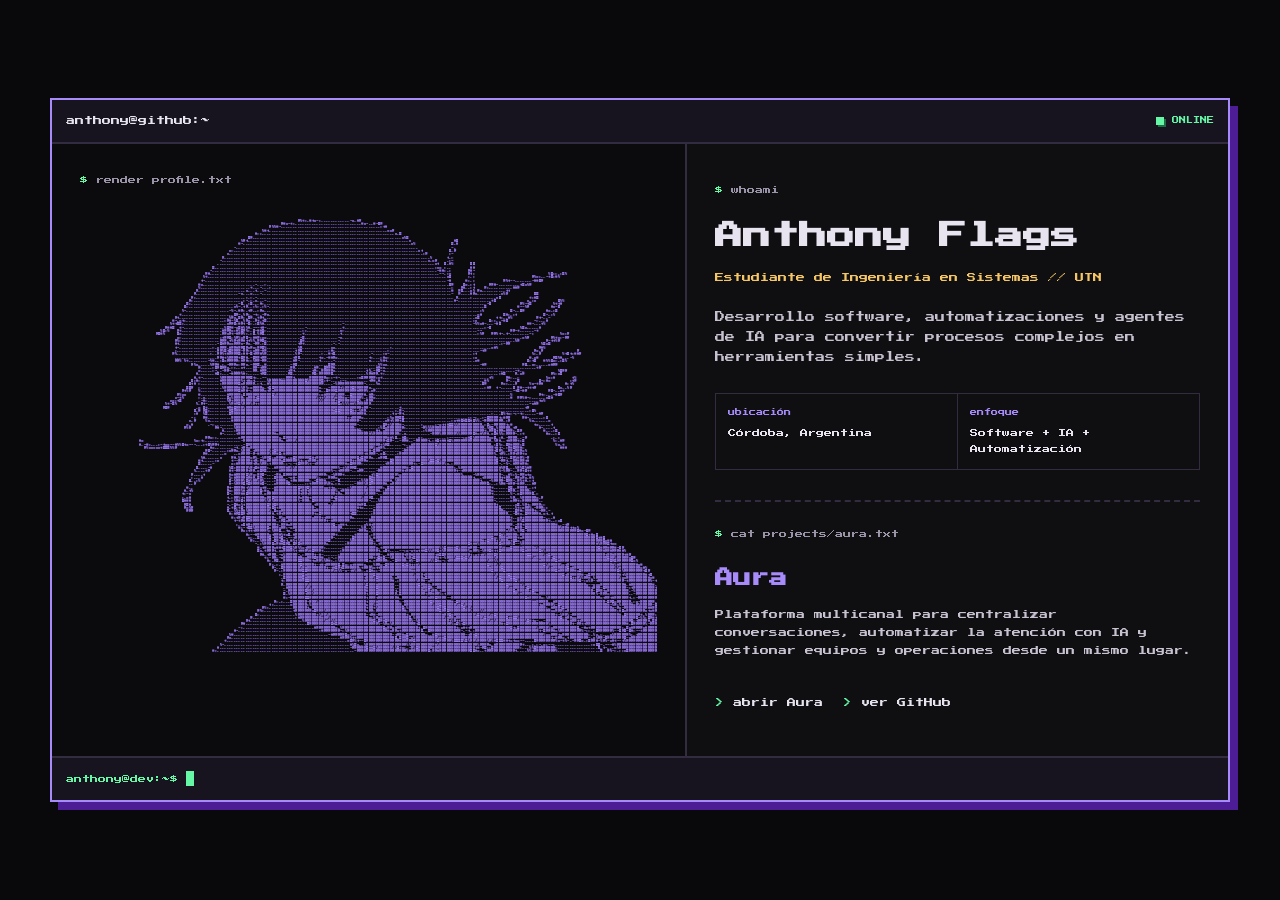
==== commit 14f422a9: "style: unify portfolio with pixel typography" ====
--- a/index.html
+++ b/index.html
@@ -7,11 +7,9 @@
   <meta name="description" content="Anthony Flags, estudiante de Ingeniería en Sistemas y creador de Aura Platform.">
   <meta property="og:title" content="Anthony Flags | Developer">
   <meta property="og:description" content="Software, automatización e inteligencia artificial. Creador de Aura Platform.">
-  <meta property="og:image" content="https://vanilla015.github.io/assets/avatar.png">
   <meta property="og:type" content="website">
   <meta property="og:url" content="https://vanilla015.github.io/">
   <title>Anthony Flags | Terminal</title>
-  <link rel="icon" href="assets/avatar.png" type="image/png">
   <link rel="stylesheet" href="styles.css">
 </head>
 <body>
--- a/styles.css
+++ b/styles.css
@@ -1,3 +1,11 @@
+@font-face {
+  font-family: "Press Start 2P";
+  font-style: normal;
+  font-weight: 400;
+  font-display: swap;
+  src: url("assets/press-start-2p-latin.woff2") format("woff2");
+}
+
 :root {
   color-scheme: dark;
   --background: #09090b;
@@ -10,7 +18,7 @@
   --purple-dark: #4c1d95;
   --green: #65f6a6;
   --amber: #f6c665;
-  --mono: "Cascadia Code", "IBM Plex Mono", "Fira Code", Consolas, monospace;
+  --pixel: "Press Start 2P", monospace;
 }
 
 * {
@@ -31,8 +39,9 @@
   overflow-x: hidden;
   color: var(--text);
   background: var(--background);
-  font-family: var(--mono);
-  line-height: 1.6;
+  font-family: var(--pixel);
+  font-size: 10px;
+  line-height: 2;
 }
 
 a {
@@ -47,7 +56,7 @@
   padding: 9px 12px;
   color: var(--background);
   background: var(--green);
-  font-weight: 700;
+  font-weight: 400;
 }
 
 .skip-link:focus {
@@ -74,8 +83,8 @@
   justify-content: space-between;
   gap: 18px;
   border-bottom: 2px solid var(--line);
-  font-size: 12px;
-  font-weight: 700;
+  font-size: 9px;
+  font-weight: 400;
 }
 
 .terminal-title {
@@ -91,7 +100,7 @@
   align-items: center;
   gap: 8px;
   color: var(--green);
-  font-size: 10px;
+  font-size: 7px;
 }
 
 .terminal-state i {
@@ -124,12 +133,12 @@
 .command {
   margin: 0 0 18px;
   color: var(--muted);
-  font-size: 12px;
+  font-size: 8px;
 }
 
 .command span {
   color: var(--green);
-  font-weight: 700;
+  font-weight: 400;
 }
 
 .ascii-viewport {
@@ -141,7 +150,7 @@
   width: max-content;
   margin: 0;
   color: var(--purple);
-  font: 700 8px/.82 var(--mono);
+  font: 400 8px/.82 var(--pixel);
   letter-spacing: 0;
   white-space: pre;
   transform-origin: top left;
@@ -162,22 +171,22 @@
 .profile h1 {
   margin: 0;
   color: var(--text);
-  font-size: 42px;
-  line-height: 1.12;
+  font-size: 28px;
+  line-height: 1.45;
 }
 
 .role {
   margin: 12px 0 20px;
   color: var(--amber);
-  font-size: 13px;
-  font-weight: 700;
+  font-size: 9px;
+  font-weight: 400;
 }
 
 .intro {
   max-width: 54ch;
   margin: 0;
   color: #c7c1d0;
-  font-size: 15px;
+  font-size: 10px;
 }
 
 .profile-data {
@@ -197,14 +206,14 @@
 
 .profile-data dt {
   color: var(--purple);
-  font-size: 10px;
+  font-size: 7px;
 }
 
 .profile-data dd {
   margin: 5px 0 0;
   overflow-wrap: anywhere;
   color: var(--text);
-  font-size: 12px;
+  font-size: 8px;
 }
 
 .project {
@@ -215,13 +224,13 @@
 .project h2 {
   margin: 0 0 10px;
   color: var(--purple);
-  font-size: 25px;
+  font-size: 18px;
 }
 
 .project p:not(.command) {
   margin: 0;
   color: #c7c1d0;
-  font-size: 14px;
+  font-size: 9px;
 }
 
 .terminal-links {
@@ -236,8 +245,8 @@
   padding: 6px 0;
   color: var(--text);
   text-decoration: none;
-  font-size: 13px;
-  font-weight: 700;
+  font-size: 9px;
+  font-weight: 400;
 }
 
 .terminal-links a span {
@@ -260,7 +269,7 @@
   gap: 8px;
   border-top: 2px solid var(--line);
   color: var(--green);
-  font-size: 12px;
+  font-size: 8px;
 }
 
 .cursor {
@@ -315,13 +324,16 @@
   }
 
   .profile h1 {
-    font-size: 31px;
-  }
-
-  .role,
+    font-size: 21px;
+  }
+
+  .role {
+    font-size: 8px;
+  }
+
   .intro,
   .project p:not(.command) {
-    font-size: 13px;
+    font-size: 9px;
   }
 
   .profile-data {
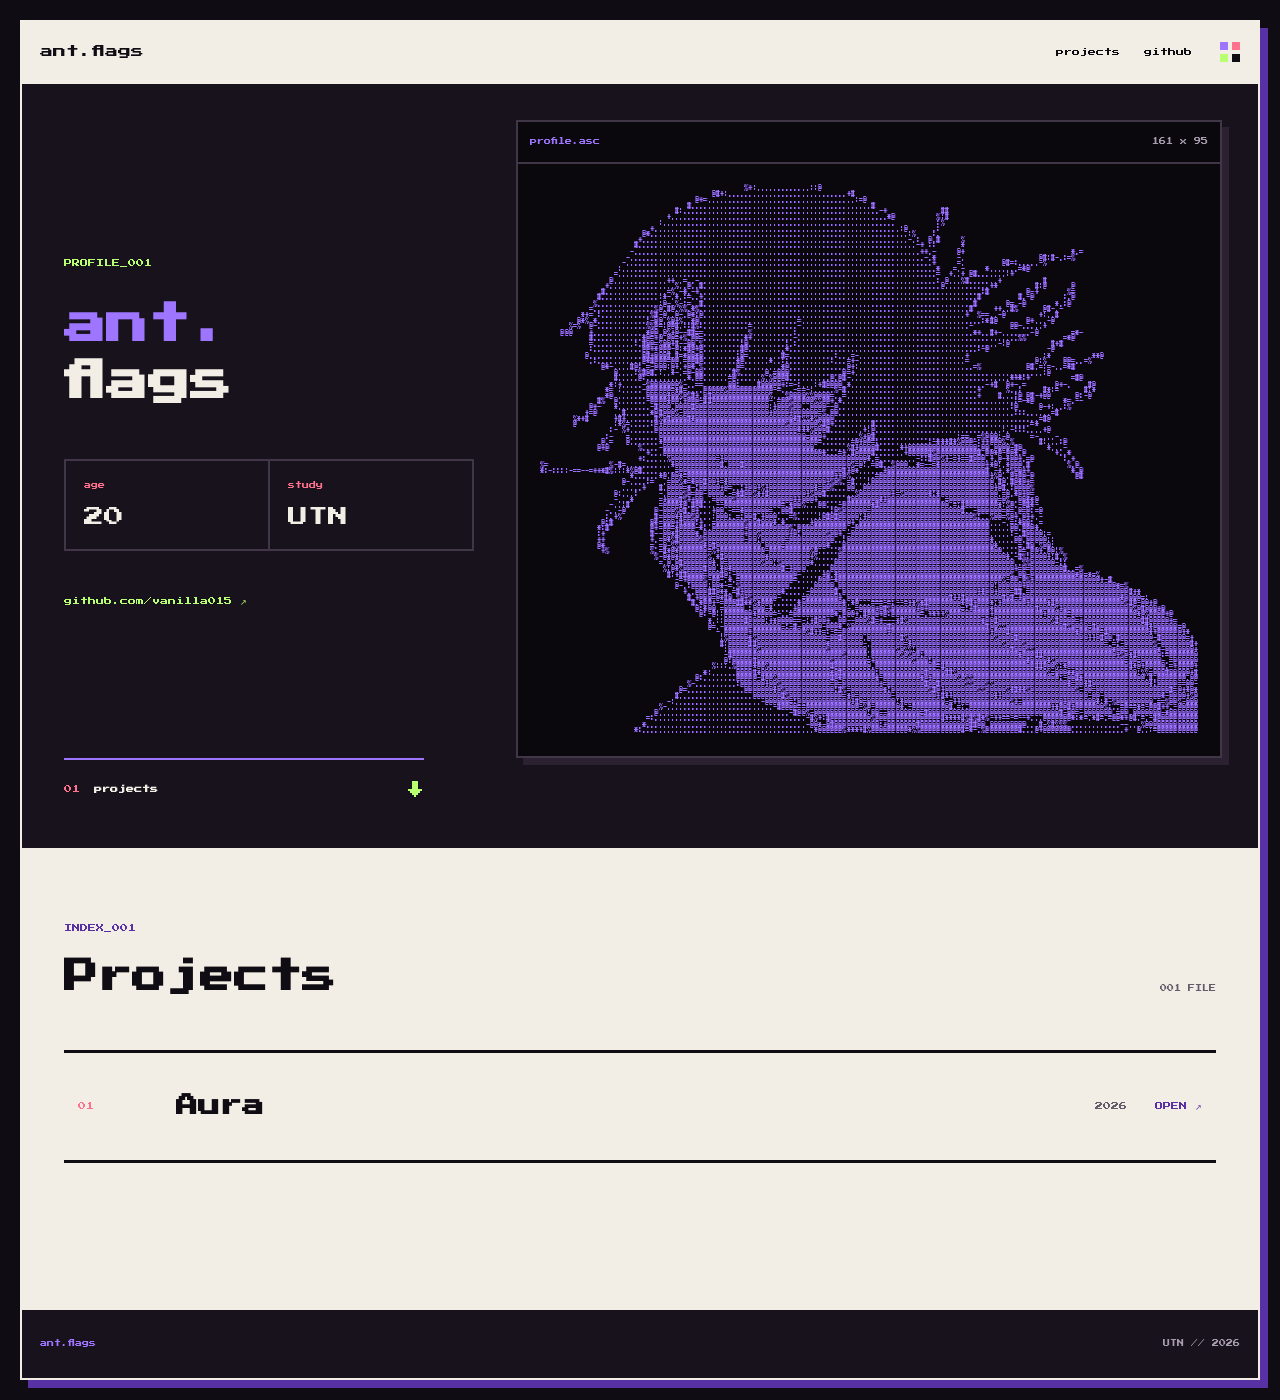
==== commit 97c1e4a7: "feat: rebuild portfolio as ant.flags retro profile" ====
--- a/index.html
+++ b/index.html
@@ -3,60 +3,91 @@
 <head>
   <meta charset="utf-8">
   <meta name="viewport" content="width=device-width, initial-scale=1">
-  <meta name="theme-color" content="#09090b">
-  <meta name="description" content="Anthony Flags, estudiante de Ingeniería en Sistemas y creador de Aura Platform.">
-  <meta property="og:title" content="Anthony Flags | Developer">
-  <meta property="og:description" content="Software, automatización e inteligencia artificial. Creador de Aura Platform.">
+  <meta name="theme-color" content="#100c13">
+  <meta property="og:title" content="ant.flags">
   <meta property="og:type" content="website">
   <meta property="og:url" content="https://vanilla015.github.io/">
-  <title>Anthony Flags | Terminal</title>
+  <title>ant.flags</title>
   <link rel="stylesheet" href="styles.css">
 </head>
 <body>
-  <a class="skip-link" href="#perfil">Saltar al perfil</a>
+  <a class="skip-link" href="#profile">Saltar al perfil</a>
 
-  <main class="terminal" aria-label="Perfil de Anthony Flags">
-    <header class="terminal-bar">
-      <span class="terminal-title">anthony@github:~</span>
-      <span class="terminal-state"><i aria-hidden="true"></i> ONLINE</span>
+  <div class="site-frame">
+    <header class="site-header">
+      <a class="wordmark" href="#profile">ant.flags</a>
+      <nav aria-label="Navegación principal">
+        <a href="#projects">projects</a>
+        <a href="https://github.com/vanilla015" target="_blank" rel="noopener">github</a>
+      </nav>
+      <div class="pixel-marks" aria-hidden="true">
+        <i></i><i></i><i></i><i></i>
+      </div>
     </header>
 
-    <div class="terminal-grid">
-      <section class="portrait" aria-labelledby="portrait-command">
-        <p class="command" id="portrait-command"><span>$</span> render profile.txt</p>
-        <div class="ascii-viewport" id="ascii-viewport">
-          <pre class="ascii-art" id="ascii-art" aria-label="Retrato ASCII de Anthony Flags">Cargando retrato ASCII...</pre>
+    <main>
+      <section class="hero" id="profile" aria-labelledby="profile-name">
+        <div class="identity">
+          <p class="section-code">PROFILE_001</p>
+          <h1 id="profile-name"><span>ant.</span>flags</h1>
+
+          <dl class="facts">
+            <div>
+              <dt>age</dt>
+              <dd>20</dd>
+            </div>
+            <div>
+              <dt>study</dt>
+              <dd>UTN</dd>
+            </div>
+          </dl>
+
+          <a class="github-link" href="https://github.com/vanilla015" target="_blank" rel="noopener">
+            github.com/vanilla015 <span aria-hidden="true">↗</span>
+          </a>
+        </div>
+
+        <figure class="portrait-frame">
+          <figcaption>
+            <span>profile.asc</span>
+            <span id="ascii-size">---</span>
+          </figcaption>
+          <div class="ascii-viewport" id="ascii-viewport">
+            <pre class="ascii-art" id="ascii-art" aria-label="Retrato ASCII de ant.flags">LOADING...</pre>
+          </div>
+        </figure>
+
+        <a class="next-section" href="#projects">
+          <span>01</span>
+          <strong>projects</strong>
+          <i aria-hidden="true">↓</i>
+        </a>
+      </section>
+
+      <section class="projects" id="projects" aria-labelledby="projects-title">
+        <header class="projects-header">
+          <p class="section-code">INDEX_001</p>
+          <h2 id="projects-title">Projects</h2>
+          <span>001 FILE</span>
+        </header>
+
+        <div class="project-list">
+          <!-- Para agregar un proyecto, duplicar este enlace y cambiar sus datos. -->
+          <a class="project-row" href="https://automationsaura.com" target="_blank" rel="noopener">
+            <span class="project-number">01</span>
+            <strong>Aura</strong>
+            <span class="project-year">2026</span>
+            <span class="project-open" aria-hidden="true">OPEN ↗</span>
+          </a>
         </div>
       </section>
+    </main>
 
-      <section class="profile" id="perfil">
-        <p class="command"><span>$</span> whoami</p>
-        <h1>Anthony Flags</h1>
-        <p class="role">Estudiante de Ingeniería en Sistemas // UTN</p>
-        <p class="intro">Desarrollo software, automatizaciones y agentes de IA para convertir procesos complejos en herramientas simples.</p>
-
-        <dl class="profile-data">
-          <div><dt>ubicación</dt><dd>Córdoba, Argentina</dd></div>
-          <div><dt>enfoque</dt><dd>Software + IA + Automatización</dd></div>
-        </dl>
-
-        <div class="project">
-          <p class="command"><span>$</span> cat projects/aura.txt</p>
-          <h2>Aura</h2>
-          <p>Plataforma multicanal para centralizar conversaciones, automatizar la atención con IA y gestionar equipos y operaciones desde un mismo lugar.</p>
-        </div>
-
-        <nav class="terminal-links" aria-label="Enlaces externos">
-          <a href="https://automationsaura.com" target="_blank" rel="noopener"><span>&gt;</span> abrir Aura</a>
-          <a href="https://github.com/vanilla015" target="_blank" rel="noopener"><span>&gt;</span> ver GitHub</a>
-        </nav>
-      </section>
-    </div>
-
-    <footer class="terminal-footer">
-      <span>anthony@dev:~$</span><i class="cursor" aria-hidden="true"></i>
+    <footer>
+      <span>ant.flags</span>
+      <span>UTN // 2026</span>
     </footer>
-  </main>
+  </div>
 
   <script src="script.js"></script>
 </body>
--- a/styles.css
+++ b/styles.css
@@ -8,16 +8,15 @@
 
 :root {
   color-scheme: dark;
-  --background: #09090b;
-  --terminal: #0f0f12;
-  --terminal-raised: #17131f;
-  --line: #332b40;
-  --text: #e8e4ef;
-  --muted: #9b94a8;
-  --purple: #a78bfa;
-  --purple-dark: #4c1d95;
-  --green: #65f6a6;
-  --amber: #f6c665;
+  --ink: #100c13;
+  --ink-soft: #18121d;
+  --paper: #f3eee5;
+  --muted: #a69cad;
+  --line: #413647;
+  --purple: #9d75ff;
+  --purple-dark: #5832a5;
+  --acid: #b8ff72;
+  --coral: #ff718c;
   --pixel: "Press Start 2P", monospace;
 }
 
@@ -27,18 +26,17 @@
 
 html {
   min-width: 320px;
-  background: var(--background);
+  scroll-behavior: smooth;
+  background: var(--ink);
 }
 
 body {
   min-height: 100vh;
   margin: 0;
-  display: grid;
-  place-items: center;
-  padding: 28px;
+  padding: 20px;
   overflow-x: hidden;
-  color: var(--text);
-  background: var(--background);
+  color: var(--paper);
+  background: var(--ink);
   font-family: var(--pixel);
   font-size: 10px;
   line-height: 2;
@@ -50,99 +48,191 @@
 
 .skip-link {
   position: fixed;
-  z-index: 10;
+  z-index: 20;
   top: -80px;
-  left: 16px;
-  padding: 9px 12px;
-  color: var(--background);
-  background: var(--green);
-  font-weight: 400;
+  left: 18px;
+  padding: 8px 12px;
+  color: var(--ink);
+  background: var(--acid);
 }
 
 .skip-link:focus {
-  top: 16px;
-}
-
-.terminal {
-  width: min(1180px, 100%);
-  border: 2px solid var(--purple);
-  background: var(--terminal);
+  top: 18px;
+}
+
+.site-frame {
+  width: min(1240px, 100%);
+  margin: 0 auto;
+  border: 2px solid var(--paper);
   box-shadow: 8px 8px 0 var(--purple-dark);
-}
-
-.terminal-bar,
-.terminal-footer {
-  min-height: 44px;
+  background: var(--ink-soft);
+}
+
+.site-header {
+  min-height: 62px;
+  display: grid;
+  grid-template-columns: 1fr auto auto;
+  align-items: center;
+  gap: 28px;
+  padding: 12px 18px;
+  color: var(--ink);
+  background: var(--paper);
+  border-bottom: 2px solid var(--paper);
+}
+
+.wordmark {
+  justify-self: start;
+  color: var(--ink);
+  text-decoration: none;
+  font-size: 13px;
+}
+
+.site-header nav {
   display: flex;
   align-items: center;
-  padding: 9px 14px;
-  background: var(--terminal-raised);
-}
-
-.terminal-bar {
-  justify-content: space-between;
-  gap: 18px;
-  border-bottom: 2px solid var(--line);
-  font-size: 9px;
-  font-weight: 400;
-}
-
-.terminal-title {
-  min-width: 0;
-  overflow: hidden;
-  text-overflow: ellipsis;
-  white-space: nowrap;
-}
-
-.terminal-state {
-  flex: 0 0 auto;
-  display: inline-flex;
-  align-items: center;
-  gap: 8px;
-  color: var(--green);
-  font-size: 7px;
-}
-
-.terminal-state i {
+  gap: 24px;
+}
+
+.site-header nav a {
+  padding: 4px 0;
+  color: var(--ink);
+  text-decoration: none;
+  font-size: 8px;
+}
+
+.site-header nav a:hover,
+.site-header nav a:focus-visible {
+  color: var(--purple-dark);
+  box-shadow: 0 3px 0 var(--purple-dark);
+}
+
+.pixel-marks {
+  display: grid;
+  grid-template-columns: repeat(2, 8px);
+  gap: 4px;
+}
+
+.pixel-marks i {
   width: 8px;
   height: 8px;
-  background: currentColor;
-  box-shadow: 2px 2px 0 #1c6b43;
-}
-
-.terminal-grid {
-  display: grid;
-  grid-template-columns: minmax(0, 1.08fr) minmax(340px, .92fr);
-  align-items: center;
-}
-
-.portrait,
-.profile {
+  background: var(--purple);
+}
+
+.pixel-marks i:nth-child(2) {
+  background: var(--coral);
+}
+
+.pixel-marks i:nth-child(3) {
+  background: var(--acid);
+}
+
+.pixel-marks i:nth-child(4) {
+  background: var(--ink);
+}
+
+.hero {
+  position: relative;
+  min-height: 690px;
+  display: grid;
+  grid-template-columns: minmax(320px, .8fr) minmax(0, 1.2fr);
+  align-items: center;
+  border-bottom: 2px solid var(--paper);
+}
+
+.identity {
   min-width: 0;
-  padding: 28px;
-}
-
-.portrait {
-  align-self: stretch;
+  padding: 56px 42px 116px;
+}
+
+.section-code {
+  margin: 0 0 26px;
+  color: var(--acid);
+  font-size: 8px;
+}
+
+.identity h1 {
+  margin: 0;
+  color: var(--paper);
+  font-size: 42px;
+  line-height: 1.35;
+  letter-spacing: 0;
+  overflow-wrap: anywhere;
+}
+
+.identity h1 span {
+  display: block;
+  color: var(--purple);
+}
+
+.facts {
+  display: grid;
+  grid-template-columns: repeat(2, minmax(0, 1fr));
+  margin: 48px 0 34px;
+  border-top: 2px solid var(--line);
+  border-left: 2px solid var(--line);
+}
+
+.facts div {
+  min-width: 0;
+  padding: 18px;
+  border-right: 2px solid var(--line);
+  border-bottom: 2px solid var(--line);
+}
+
+.facts dt {
+  color: var(--coral);
+  font-size: 7px;
+}
+
+.facts dd {
+  margin: 10px 0 0;
+  color: var(--paper);
+  font-size: 20px;
+  line-height: 1.4;
+}
+
+.github-link {
+  display: inline-block;
+  padding: 8px 0;
+  color: var(--acid);
+  text-decoration: none;
+  font-size: 8px;
+}
+
+.github-link:hover,
+.github-link:focus-visible {
+  color: var(--ink);
+  background: var(--acid);
+  outline: 4px solid var(--acid);
+}
+
+.portrait-frame {
+  min-width: 0;
+  margin: 36px 36px 90px 0;
+  border: 2px solid var(--line);
+  background: #0b080d;
+  box-shadow: 7px 7px 0 #2b2130;
+}
+
+.portrait-frame figcaption {
+  min-height: 42px;
   display: flex;
-  flex-direction: column;
-  border-right: 2px solid var(--line);
-  background: #0b0b0e;
-}
-
-.command {
-  margin: 0 0 18px;
+  align-items: center;
+  justify-content: space-between;
+  gap: 16px;
+  padding: 9px 12px;
   color: var(--muted);
-  font-size: 8px;
-}
-
-.command span {
-  color: var(--green);
-  font-weight: 400;
+  border-bottom: 2px solid var(--line);
+  font-size: 7px;
+}
+
+.portrait-frame figcaption span:first-child {
+  color: var(--purple);
 }
 
 .ascii-viewport {
   min-width: 0;
+  padding: 22px;
   overflow: hidden;
 }
 
@@ -154,200 +244,289 @@
   letter-spacing: 0;
   white-space: pre;
   transform-origin: top left;
-  text-shadow: 1px 0 #5530a0;
+  text-shadow: 1px 0 var(--purple-dark);
   user-select: none;
 }
 
-.profile {
-  padding-top: 38px;
-  padding-bottom: 38px;
-}
-
-.profile h1,
-.profile h2 {
+.next-section {
+  position: absolute;
+  left: 42px;
+  bottom: 30px;
+  display: grid;
+  grid-template-columns: auto auto 1fr;
+  align-items: center;
+  gap: 14px;
+  width: min(360px, calc(100% - 84px));
+  padding: 13px 0;
+  color: var(--paper);
+  border-top: 2px solid var(--purple);
+  text-decoration: none;
+  font-size: 8px;
+}
+
+.next-section span {
+  color: var(--coral);
+}
+
+.next-section i {
+  justify-self: end;
+  color: var(--acid);
+  font-style: normal;
+  font-size: 16px;
+}
+
+.projects {
+  min-height: 460px;
+  padding: 70px 42px 90px;
+  background: var(--paper);
+  color: var(--ink);
+}
+
+.projects-header {
+  display: grid;
+  grid-template-columns: 1fr auto;
+  align-items: end;
+  gap: 18px;
+  margin-bottom: 48px;
+}
+
+.projects-header .section-code {
+  grid-column: 1 / -1;
+  margin-bottom: 0;
+  color: var(--purple-dark);
+}
+
+.projects-header h2 {
+  margin: 0;
+  font-size: 34px;
+  line-height: 1.4;
   letter-spacing: 0;
 }
 
-.profile h1 {
-  margin: 0;
-  color: var(--text);
-  font-size: 28px;
-  line-height: 1.45;
-}
-
-.role {
-  margin: 12px 0 20px;
-  color: var(--amber);
-  font-size: 9px;
-  font-weight: 400;
-}
-
-.intro {
-  max-width: 54ch;
-  margin: 0;
-  color: #c7c1d0;
-  font-size: 10px;
-}
-
-.profile-data {
-  display: grid;
-  grid-template-columns: repeat(2, minmax(0, 1fr));
-  gap: 1px;
-  margin: 26px 0 30px;
-  border: 1px solid var(--line);
-  background: var(--line);
-}
-
-.profile-data div {
+.projects-header > span {
+  padding-bottom: 6px;
+  color: #665b6b;
+  font-size: 7px;
+}
+
+.project-list {
+  border-top: 3px solid var(--ink);
+}
+
+.project-row {
+  min-height: 110px;
+  display: grid;
+  grid-template-columns: 70px 1fr auto auto;
+  align-items: center;
+  gap: 28px;
+  padding: 20px 14px;
+  color: var(--ink);
+  border-bottom: 3px solid var(--ink);
+  text-decoration: none;
+}
+
+.project-row:hover,
+.project-row:focus-visible {
+  color: var(--paper);
+  background: var(--purple-dark);
+  outline: 0;
+}
+
+.project-number,
+.project-year,
+.project-open {
+  font-size: 8px;
+}
+
+.project-number {
+  color: var(--coral);
+}
+
+.project-row:hover .project-number,
+.project-row:focus-visible .project-number {
+  color: var(--acid);
+}
+
+.project-row strong {
   min-width: 0;
-  padding: 12px;
-  background: var(--terminal);
-}
-
-.profile-data dt {
+  overflow-wrap: anywhere;
+  font-size: 22px;
+  line-height: 1.5;
+}
+
+.project-year {
+  color: #665b6b;
+}
+
+.project-open {
+  color: var(--purple-dark);
+}
+
+.project-row:hover .project-year,
+.project-row:hover .project-open,
+.project-row:focus-visible .project-year,
+.project-row:focus-visible .project-open {
+  color: var(--paper);
+}
+
+footer {
+  min-height: 68px;
+  display: flex;
+  align-items: center;
+  justify-content: space-between;
+  gap: 18px;
+  padding: 14px 18px;
+  color: var(--muted);
+  background: var(--ink-soft);
+  font-size: 7px;
+}
+
+footer span:first-child {
   color: var(--purple);
-  font-size: 7px;
-}
-
-.profile-data dd {
-  margin: 5px 0 0;
-  overflow-wrap: anywhere;
-  color: var(--text);
-  font-size: 8px;
-}
-
-.project {
-  padding-top: 24px;
-  border-top: 2px dashed var(--line);
-}
-
-.project h2 {
-  margin: 0 0 10px;
-  color: var(--purple);
-  font-size: 18px;
-}
-
-.project p:not(.command) {
-  margin: 0;
-  color: #c7c1d0;
-  font-size: 9px;
-}
-
-.terminal-links {
-  display: flex;
-  flex-wrap: wrap;
-  gap: 10px 20px;
-  margin-top: 28px;
-}
-
-.terminal-links a {
-  display: inline-block;
-  padding: 6px 0;
-  color: var(--text);
-  text-decoration: none;
-  font-size: 9px;
-  font-weight: 400;
-}
-
-.terminal-links a span {
-  color: var(--green);
-}
-
-.terminal-links a:hover,
-.terminal-links a:focus-visible {
-  color: var(--background);
-  background: var(--purple);
-  outline: 4px solid var(--purple);
-}
-
-.terminal-links a:hover span,
-.terminal-links a:focus-visible span {
-  color: var(--background);
-}
-
-.terminal-footer {
-  gap: 8px;
-  border-top: 2px solid var(--line);
-  color: var(--green);
-  font-size: 8px;
-}
-
-.cursor {
-  width: 8px;
-  height: 15px;
-  background: var(--green);
-  animation: blink 1s steps(1, end) infinite;
-}
-
-@keyframes blink {
-  50% { opacity: 0; }
-}
-
-@media (max-width: 860px) {
+}
+
+@media (max-width: 900px) {
+  .hero {
+    grid-template-columns: 1fr;
+  }
+
+  .identity {
+    padding-bottom: 46px;
+  }
+
+  .identity h1 span {
+    display: inline;
+  }
+
+  .portrait-frame {
+    margin: 0 36px 110px;
+  }
+}
+
+@media (max-width: 560px) {
   body {
-    display: block;
-    padding: 18px;
-  }
-
-  .terminal-grid {
-    grid-template-columns: 1fr;
-  }
-
-  .portrait {
-    border-right: 0;
-    border-bottom: 2px solid var(--line);
-  }
-
-  .profile {
-    padding-top: 30px;
-  }
-}
-
-@media (max-width: 520px) {
-  body {
-    padding: 10px;
-  }
-
-  .terminal {
+    padding: 8px;
+  }
+
+  .site-frame {
     box-shadow: 4px 4px 0 var(--purple-dark);
   }
 
-  .terminal-bar,
-  .terminal-footer {
-    min-height: 40px;
-    padding: 8px 10px;
-  }
-
-  .portrait,
-  .profile {
-    padding: 18px;
-  }
-
-  .profile h1 {
-    font-size: 21px;
-  }
-
-  .role {
-    font-size: 8px;
-  }
-
-  .intro,
-  .project p:not(.command) {
-    font-size: 9px;
-  }
-
-  .profile-data {
-    grid-template-columns: 1fr;
-  }
-
-  .terminal-links {
-    display: grid;
-    justify-items: start;
+  .site-header {
+    grid-template-columns: 1fr auto;
+    gap: 14px;
+    padding: 10px 12px;
+  }
+
+  .wordmark {
+    font-size: 10px;
+  }
+
+  .site-header nav {
+    gap: 12px;
+  }
+
+  .site-header nav a {
+    font-size: 6px;
+  }
+
+  .pixel-marks {
+    display: none;
+  }
+
+  .hero {
+    min-height: 0;
+  }
+
+  .identity {
+    padding: 42px 20px 34px;
+  }
+
+  .section-code {
+    margin-bottom: 20px;
+    font-size: 7px;
+  }
+
+  .identity h1 {
+    font-size: 28px;
+  }
+
+  .facts {
+    margin-top: 34px;
+  }
+
+  .facts div {
+    padding: 14px;
+  }
+
+  .facts dd {
+    font-size: 15px;
+  }
+
+  .github-link {
+    font-size: 7px;
+  }
+
+  .portrait-frame {
+    margin: 0 16px 100px;
+    box-shadow: 4px 4px 0 #2b2130;
+  }
+
+  .portrait-frame figcaption {
+    font-size: 6px;
+  }
+
+  .ascii-viewport {
+    padding: 12px;
+  }
+
+  .next-section {
+    left: 20px;
+    bottom: 24px;
+    width: calc(100% - 40px);
+  }
+
+  .projects {
+    min-height: 400px;
+    padding: 54px 20px 70px;
+  }
+
+  .projects-header {
+    margin-bottom: 34px;
+  }
+
+  .projects-header h2 {
+    font-size: 23px;
+  }
+
+  .project-row {
+    min-height: 96px;
+    grid-template-columns: 38px 1fr auto;
+    gap: 12px;
+    padding: 16px 6px;
+  }
+
+  .project-row strong {
+    font-size: 15px;
+  }
+
+  .project-year {
+    display: none;
+  }
+
+  .project-number,
+  .project-open {
+    font-size: 7px;
+  }
+
+  footer {
+    align-items: flex-start;
+    flex-direction: column;
   }
 }
 
 @media (prefers-reduced-motion: reduce) {
-  .cursor {
-    animation: none;
-  }
-}
+  html {
+    scroll-behavior: auto;
+  }
+}
